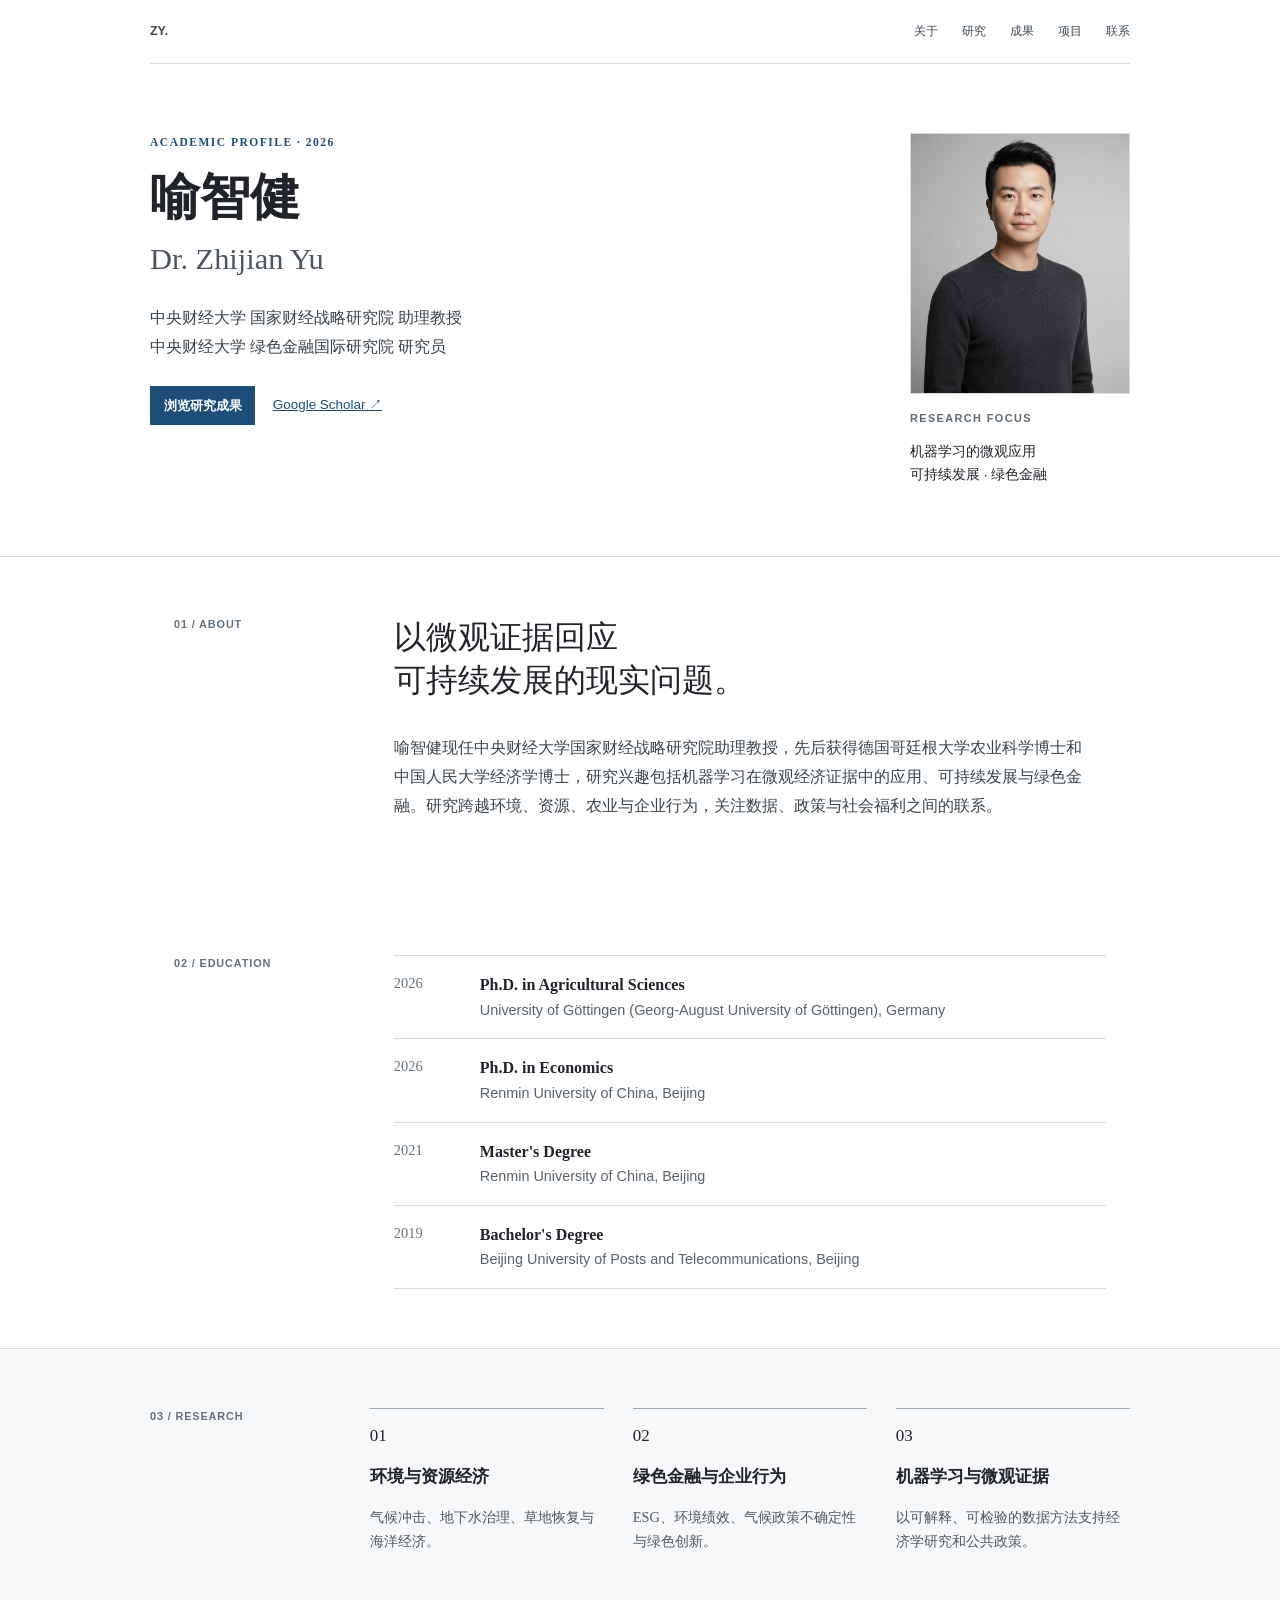
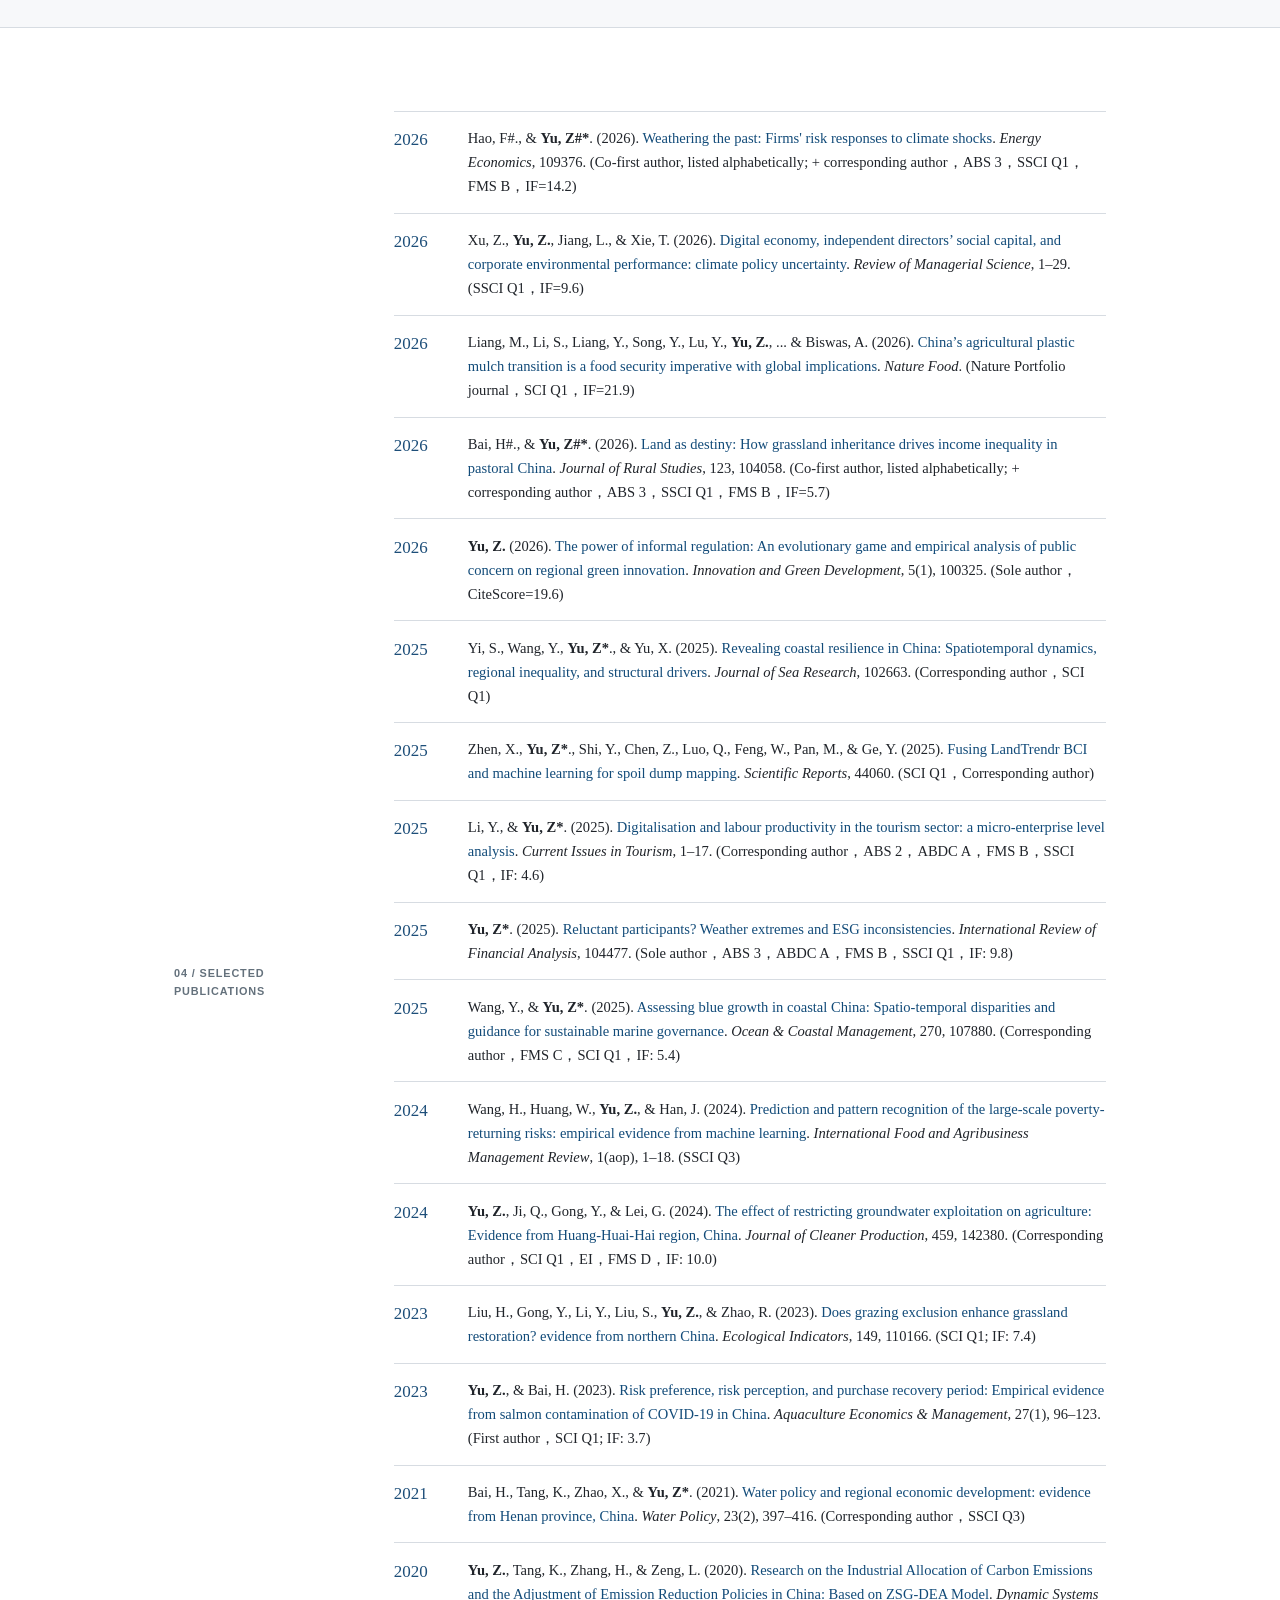
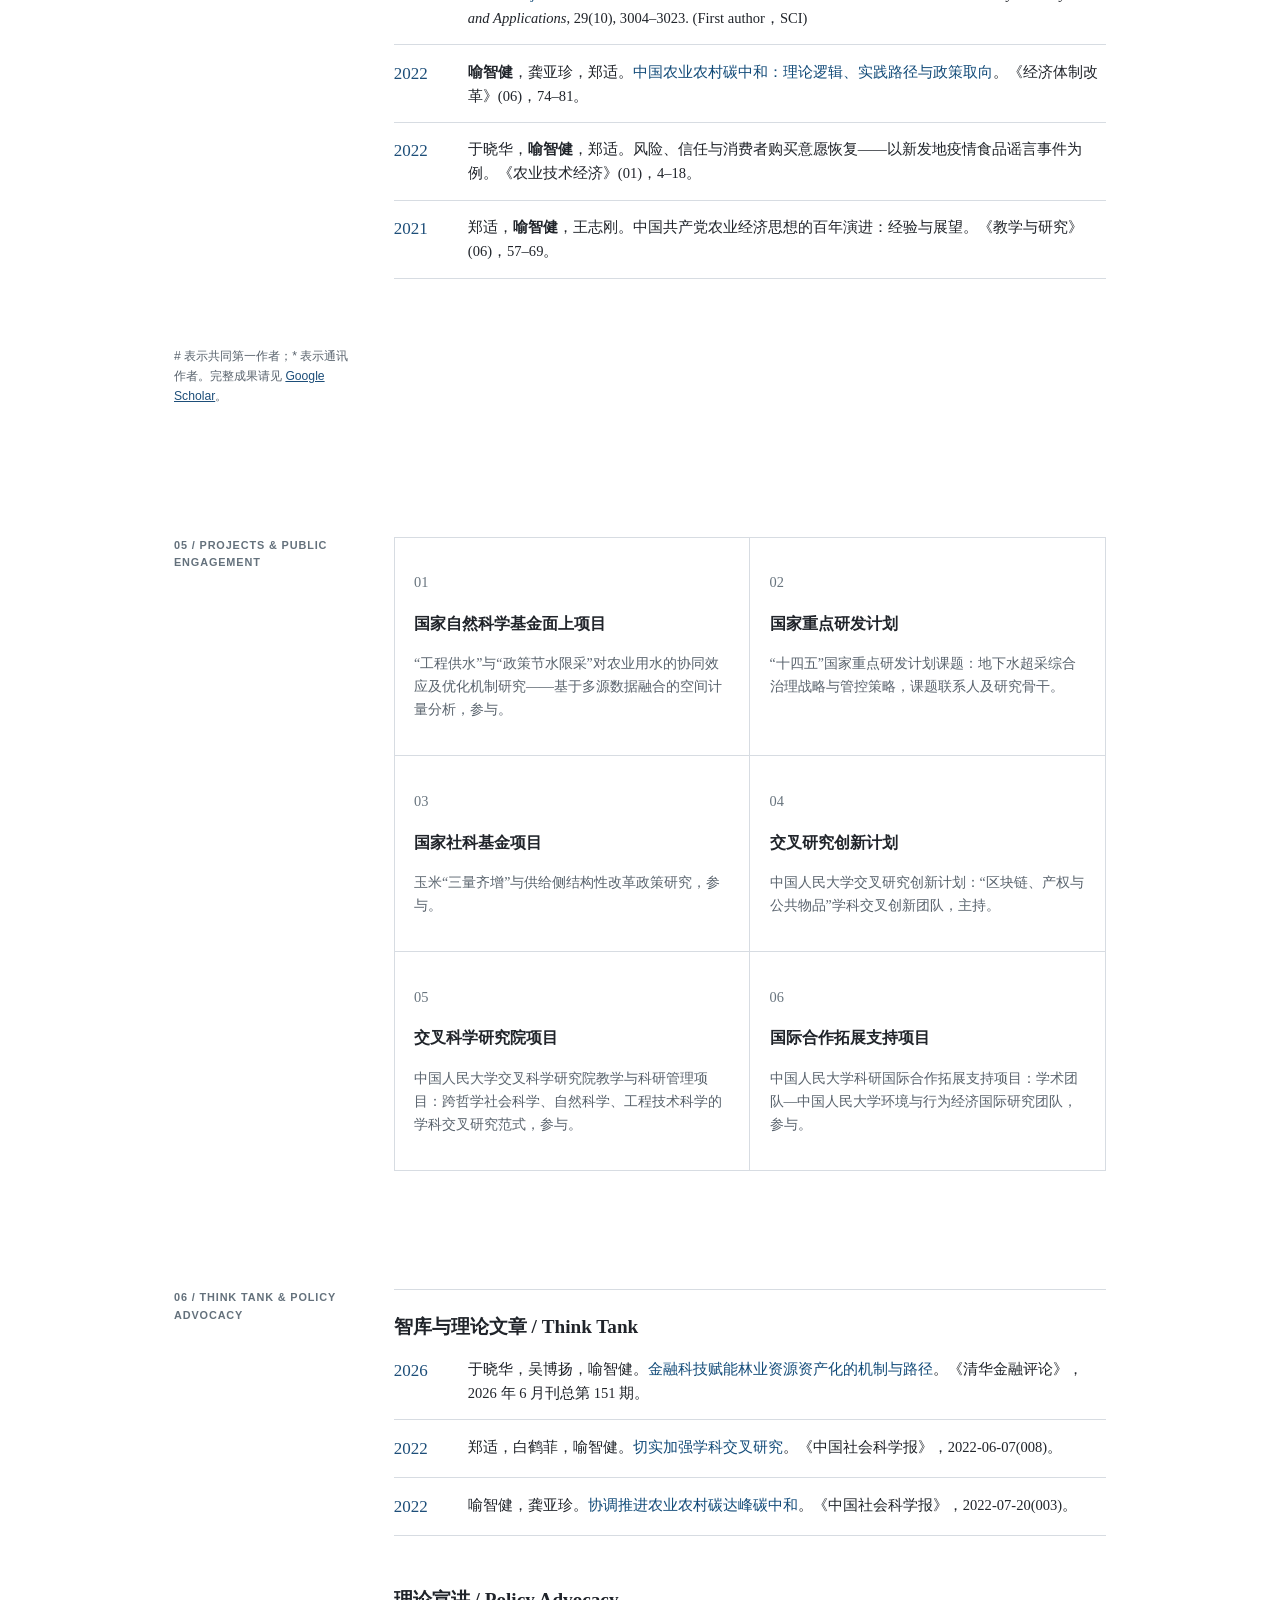
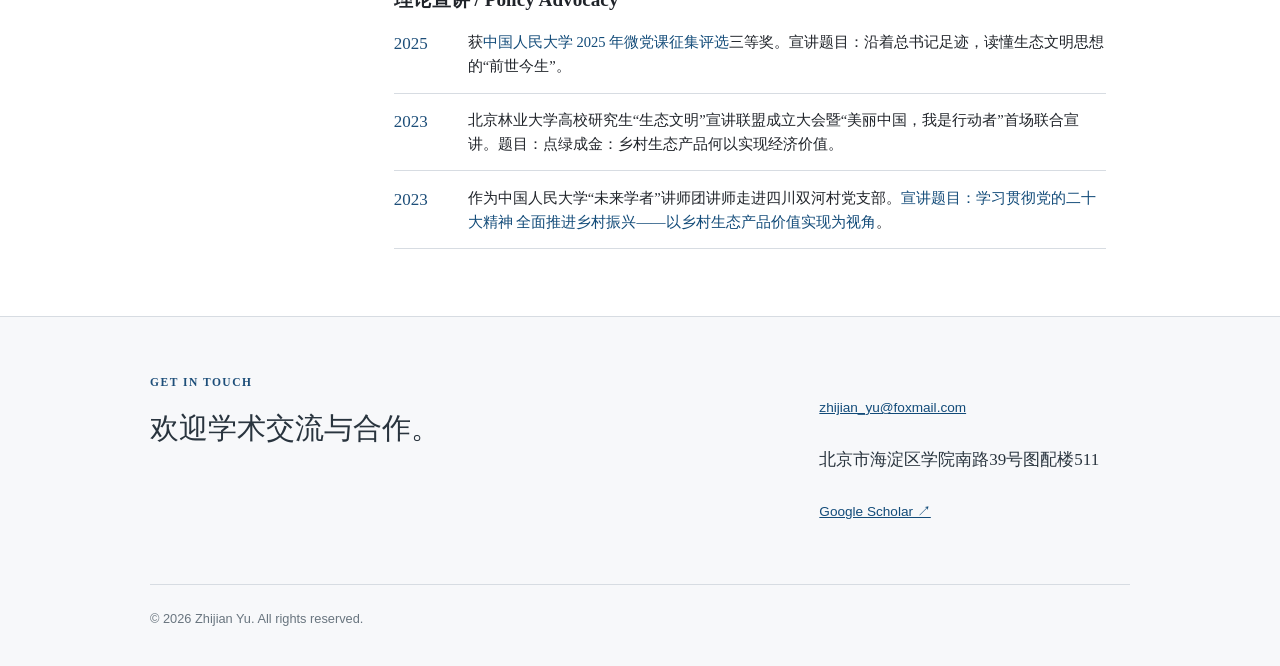
==== index.html @ fa7e2dad "Update index.html" ====
<!doctype html>
<html lang="zh-CN">
<head>
  <meta charset="utf-8">
  <meta name="viewport" content="width=device-width, initial-scale=1">
  <meta name="description" content="喻智健（Zhijian Yu）— 中央财经大学助理教授。研究机器学习的微观经济证据、可持续发展与绿色金融。">
  <meta name="keywords" content="喻智健,Zhijian Yu,中央财经大学,绿色金融,可持续发展,机器学习,环境经济学">
  <meta name="author" content="Zhijian Yu">
  <meta name="baidu-site-verification" content="codeva-hBwiqntvOz">
  <link rel="canonical" href="https://www.zhijianyu.top/">
  <meta property="og:title" content="喻智健 | Zhijian Yu">
  <meta property="og:description" content="Assistant Professor · Central University of Finance and Economics">
  <meta property="og:type" content="website">
  <meta property="og:url" content="https://www.zhijianyu.top/">
  <meta name="robots" content="index,follow">
  <title>中央财经大学-喻智健博士个人主页</title>
  <link rel="stylesheet" href="styles.css">
  <link rel="stylesheet" href="overrides.css">
  <link rel="stylesheet" href="academic.css">
  <script type="application/ld+json">
  {"@context":"https://schema.org","@type":"Person","name":"Zhijian Yu","alternateName":"喻智健","jobTitle":"Assistant Professor","affiliation":{"@type":"Organization","name":"Central University of Finance and Economics"},"url":"https://www.zhijianyu.top/","email":"mailto:zhijian_yu@foxmail.com","sameAs":["https://scholar.google.com.hk/citations?hl=zh-CN&user=rphiM-YAAAAJ&view_op=list_works"]}
  </script>
</head>
<body>
  <a class="skip" href="#main">跳至正文</a>
  <header class="hero" id="top">
    <nav class="nav" aria-label="主导航">
      <a class="brand" href="#top">ZY<span>.</span></a>
      <button class="menu" aria-expanded="false" aria-controls="navlinks">菜单</button>
      <div class="navlinks" id="navlinks">
        <a href="#about">关于</a><a href="#research">研究</a><a href="#publications">成果</a><a href="#projects">项目</a><a href="#contact">联系</a>
      </div>
    </nav>
    <div class="hero-grid">
      <div>
        <p class="eyebrow">ACADEMIC PROFILE · 2026</p>
        <h1>喻智健<br><em>Dr. Zhijian Yu</em></h1>
        <p class="lead">中央财经大学 国家财经战略研究院 助理教授<br>中央财经大学 绿色金融国际研究院 研究员</p>
        <div class="actions"><a class="button" href="#publications">浏览研究成果</a><a class="text-link" href="https://scholar.google.com.hk/citations?hl=zh-CN&user=rphiM-YAAAAJ&view_op=list_works" target="_blank" rel="noopener">Google Scholar ↗</a></div>
      </div>
      <aside class="profile-card" aria-label="学者信息">
        <img class="portrait" src="assets/zhijian-yu-portrait.png" alt="喻智健形象照">
        <p class="label">RESEARCH FOCUS</p>
        <p>机器学习的微观应用<br>可持续发展 · 绿色金融</p>
      </aside>
    </div>
  </header>

  <main id="main">
    <section class="section intro" id="about">
      <div class="section-kicker">01 / ABOUT</div>
      <div><h2>以微观证据回应<br>可持续发展的现实问题。</h2><p class="body-large">喻智健现任中央财经大学国家财经战略研究院助理教授，先后获得德国哥廷根大学农业科学博士和中国人民大学经济学博士，研究兴趣包括机器学习在微观经济证据中的应用、可持续发展与绿色金融。研究跨越环境、资源、农业与企业行为，关注数据、政策与社会福利之间的联系。</p></div>
    </section>

    <section class="section education">
      <div class="section-kicker">02 / EDUCATION</div>
      <div class="timeline">
        <article><time>2026</time><div><h3>Ph.D. in Agricultural Sciences</h3><p>University of Göttingen (Georg-August University of Göttingen), Germany</p></div></article>
        <article><time>2026</time><div><h3>Ph.D. in Economics</h3><p>Renmin University of China, Beijing</p></div></article>
        <article><time>2021</time><div><h3>Master's Degree</h3><p>Renmin University of China, Beijing</p></div></article>
        <article><time>2019</time><div><h3>Bachelor's Degree</h3><p>Beijing University of Posts and Telecommunications, Beijing</p></div></article>
      </div>
    </section>

    <section class="research-band" id="research">
      <div class="section-kicker">03 / RESEARCH</div>
      <div class="research-list"><article><span>01</span><h3>环境与资源经济</h3><p>气候冲击、地下水治理、草地恢复与海洋经济。</p></article><article><span>02</span><h3>绿色金融与企业行为</h3><p>ESG、环境绩效、气候政策不确定性与绿色创新。</p></article><article><span>03</span><h3>机器学习与微观证据</h3><p>以可解释、可检验的数据方法支持经济学研究和公共政策。</p></article></div>
    </section>

    <section class="section publications" id="publications">
      <div class="publication-head"><div class="section-kicker">04 / SELECTED PUBLICATIONS</div></div>
      <div class="pub-list">
        <article data-kind="international"><span>2026</span><p>Hao, F#., &amp; <strong>Yu, Z#*</strong>. (2026). <a href="https://doi.org/10.1016/j.eneco.2026.109376" target="_blank" rel="noopener">Weathering the past: Firms' risk responses to climate shocks</a>. <i>Energy Economics</i>, 109376. (Co-first author, listed alphabetically; + corresponding author，ABS 3，SSCI Q1，FMS B，IF=14.2)</p></article>
        <article data-kind="international"><span>2026</span><p>Xu, Z., <strong>Yu, Z.</strong>, Jiang, L., &amp; Xie, T. (2026). <a href="https://doi.org/10.1007/s11846-026-00997-z" target="_blank" rel="noopener">Digital economy, independent directors’ social capital, and corporate environmental performance: climate policy uncertainty</a>. <i>Review of Managerial Science</i>, 1–29. (SSCI Q1，IF=9.6)</p></article>
        <article data-kind="international"><span>2026</span><p>Liang, M., Li, S., Liang, Y., Song, Y., Lu, Y., <strong>Yu, Z.</strong>, ... &amp; Biswas, A. (2026). <a href="https://doi.org/10.1038/s43016-026-01296-2" target="_blank" rel="noopener">China’s agricultural plastic mulch transition is a food security imperative with global implications</a>. <i>Nature Food</i>. (Nature Portfolio journal，SCI Q1，IF=21.9)</p></article>
        <article data-kind="international"><span>2026</span><p>Bai, H#., &amp; <strong>Yu, Z#*</strong>. (2026). <a href="https://doi.org/10.1016/j.jrurstud.2026.104058" target="_blank" rel="noopener">Land as destiny: How grassland inheritance drives income inequality in pastoral China</a>. <i>Journal of Rural Studies</i>, 123, 104058. (Co-first author, listed alphabetically; + corresponding author，ABS 3，SSCI Q1，FMS B，IF=5.7)</p></article>
        <article data-kind="international"><span>2026</span><p><strong>Yu, Z.</strong> (2026). <a href="https://doi.org/10.1016/j.igd.2025.100325" target="_blank" rel="noopener">The power of informal regulation: An evolutionary game and empirical analysis of public concern on regional green innovation</a>. <i>Innovation and Green Development</i>, 5(1), 100325. (Sole author，CiteScore=19.6)</p></article>
        <article data-kind="international"><span>2025</span><p>Yi, S., Wang, Y., <strong>Yu, Z*</strong>., &amp; Yu, X. (2025). <a href="https://doi.org/10.1016/j.seares.2025.102663" target="_blank" rel="noopener">Revealing coastal resilience in China: Spatiotemporal dynamics, regional inequality, and structural drivers</a>. <i>Journal of Sea Research</i>, 102663. (Corresponding author，SCI Q1)</p></article>
        <article data-kind="international"><span>2025</span><p>Zhen, X., <strong>Yu, Z*</strong>., Shi, Y., Chen, Z., Luo, Q., Feng, W., Pan, M., &amp; Ge, Y. (2025). <a href="https://doi.org/10.1038/s41598-025-32957-0" target="_blank" rel="noopener">Fusing LandTrendr BCI and machine learning for spoil dump mapping</a>. <i>Scientific Reports</i>, 44060. (SCI Q1，Corresponding author)</p></article>
        <article data-kind="international"><span>2025</span><p>Li, Y., &amp; <strong>Yu, Z*</strong>. (2025). <a href="https://doi.org/10.1080/13683500.2025.2560122" target="_blank" rel="noopener">Digitalisation and labour productivity in the tourism sector: a micro-enterprise level analysis</a>. <i>Current Issues in Tourism</i>, 1–17. (Corresponding author，ABS 2，ABDC A，FMS B，SSCI Q1，IF: 4.6)</p></article>
        <article data-kind="international"><span>2025</span><p><strong>Yu, Z*</strong>. (2025). <a href="https://doi.org/10.1016/j.irfa.2025.104477" target="_blank" rel="noopener">Reluctant participants? Weather extremes and ESG inconsistencies</a>. <i>International Review of Financial Analysis</i>, 104477. (Sole author，ABS 3，ABDC A，FMS B，SSCI Q1，IF: 9.8)</p></article>
        <article data-kind="international"><span>2025</span><p>Wang, Y., &amp; <strong>Yu, Z*</strong>. (2025). <a href="https://doi.org/10.1016/j.ocecoaman.2025.107880" target="_blank" rel="noopener">Assessing blue growth in coastal China: Spatio-temporal disparities and guidance for sustainable marine governance</a>. <i>Ocean &amp; Coastal Management</i>, 270, 107880. (Corresponding author，FMS C，SCI Q1，IF: 5.4)</p></article>
        <article data-kind="international"><span>2024</span><p>Wang, H., Huang, W., <strong>Yu, Z.</strong>, &amp; Han, J. (2024). <a href="https://brill.com/view/journals/ifam/28/2/article-p357_7.xml" target="_blank" rel="noopener">Prediction and pattern recognition of the large-scale poverty-returning risks: empirical evidence from machine learning</a>. <i>International Food and Agribusiness Management Review</i>, 1(aop), 1–18. (SSCI Q3)</p></article>
        <article data-kind="international"><span>2024</span><p><strong>Yu, Z.</strong>, Ji, Q., Gong, Y., &amp; Lei, G. (2024). <a href="https://doi.org/10.1016/j.jclepro.2024.142380" target="_blank" rel="noopener">The effect of restricting groundwater exploitation on agriculture: Evidence from Huang-Huai-Hai region, China</a>. <i>Journal of Cleaner Production</i>, 459, 142380. (Corresponding author，SCI Q1，EI，FMS D，IF: 10.0)</p></article>
        <article data-kind="international"><span>2023</span><p>Liu, H., Gong, Y., Li, Y., Liu, S., <strong>Yu, Z.</strong>, &amp; Zhao, R. (2023). <a href="https://doi.org/10.1016/j.ecolind.2023.110166" target="_blank" rel="noopener">Does grazing exclusion enhance grassland restoration? evidence from northern China</a>. <i>Ecological Indicators</i>, 149, 110166. (SCI Q1; IF: 7.4)</p></article>
        <article data-kind="international"><span>2023</span><p><strong>Yu, Z.</strong>, &amp; Bai, H. (2023). <a href="https://doi.org/10.1080/13657305.2021.2019353" target="_blank" rel="noopener">Risk preference, risk perception, and purchase recovery period: Empirical evidence from salmon contamination of COVID-19 in China</a>. <i>Aquaculture Economics &amp; Management</i>, 27(1), 96–123. (First author，SCI Q1; IF: 3.7)</p></article>
        <article data-kind="international"><span>2021</span><p>Bai, H., Tang, K., Zhao, X., &amp; <strong>Yu, Z*</strong>. (2021). <a href="https://doi.org/10.2166/wp.2021.167" target="_blank" rel="noopener">Water policy and regional economic development: evidence from Henan province, China</a>. <i>Water Policy</i>, 23(2), 397–416. (Corresponding author，SSCI Q3)</p></article>
        <article data-kind="international"><span>2020</span><p><strong>Yu, Z.</strong>, Tang, K., Zhang, H., &amp; Zeng, L. (2020). <a href="https://doi.org/10.46719/dsa202029106" target="_blank" rel="noopener">Research on the Industrial Allocation of Carbon Emissions and the Adjustment of Emission Reduction Policies in China: Based on ZSG-DEA Model</a>. <i>Dynamic Systems and Applications</i>, 29(10), 3004–3023. (First author，SCI)</p></article>
        <article data-kind="chinese"><span>2022</span><p><strong>喻智健</strong>，龚亚珍，郑适。<a href="https://xueshu.baidu.com/usercenter/paper/show?paperid=1b0s0hg01d5c0rc04s6x04h0cp272148" target="_blank" rel="noopener">中国农业农村碳中和：理论逻辑、实践路径与政策取向</a>。《经济体制改革》(06)，74–81。</p></article>
        <article data-kind="chinese"><span>2022</span><p>于晓华，<strong>喻智健</strong>，郑适。风险、信任与消费者购买意愿恢复——以新发地疫情食品谣言事件为例。《农业技术经济》(01)，4–18。</p></article>
        <article data-kind="chinese"><span>2021</span><p>郑适，<strong>喻智健</strong>，王志刚。中国共产党农业经济思想的百年演进：经验与展望。《教学与研究》(06)，57–69。</p></article>
      </div>
      <p class="note"># 表示共同第一作者；* 表示通讯作者。完整成果请见 <a href="https://scholar.google.com.hk/citations?hl=zh-CN&user=rphiM-YAAAAJ&view_op=list_works" target="_blank" rel="noopener">Google Scholar</a>。</p>
    </section>

    <section class="section projects" id="projects">
      <div class="section-kicker">05 / PROJECTS &amp; PUBLIC ENGAGEMENT</div>
      <div class="project-grid"><article><p class="number">01</p><h3>国家自然科学基金面上项目</h3><p>“工程供水”与“政策节水限采”对农业用水的协同效应及优化机制研究——基于多源数据融合的空间计量分析，参与。</p></article><article><p class="number">02</p><h3>国家重点研发计划</h3><p>“十四五”国家重点研发计划课题：地下水超采综合治理战略与管控策略，课题联系人及研究骨干。</p></article><article><p class="number">03</p><h3>国家社科基金项目</h3><p>玉米“三量齐增”与供给侧结构性改革政策研究，参与。</p></article><article><p class="number">04</p><h3>交叉研究创新计划</h3><p>中国人民大学交叉研究创新计划：“区块链、产权与公共物品”学科交叉创新团队，主持。</p></article><article><p class="number">05</p><h3>交叉科学研究院项目</h3><p>中国人民大学交叉科学研究院教学与科研管理项目：跨哲学社会科学、自然科学、工程技术科学的学科交叉研究范式，参与。</p></article><article><p class="number">06</p><h3>国际合作拓展支持项目</h3><p>中国人民大学科研国际合作拓展支持项目：学术团队—中国人民大学环境与行为经济国际研究团队，参与。</p></article></div>
    </section>

    <section class="section contributions" id="contributions">
      <div class="section-kicker">06 / THINK TANK &amp; POLICY ADVOCACY</div>
      <div class="contribution-list"><h3>智库与理论文章 / Think Tank</h3><article><span>2026</span><p>于晓华，吴博扬，喻智健。<a href="https://mp.weixin.qq.com/s/VjZDCYxgouLLrICs-LL9-Q" target="_blank" rel="noopener">金融科技赋能林业资源资产化的机制与路径</a>。《清华金融评论》，2026 年 6 月刊总第 151 期。</p></article><article><span>2022</span><p>郑适，白鹤菲，喻智健。<a href="https://www.cssn.cn/skgz/bwyc/202208/t20220803_5468464.shtml" target="_blank" rel="noopener">切实加强学科交叉研究</a>。《中国社会科学报》，2022-06-07(008)。</p></article><article><span>2022</span><p>喻智健，龚亚珍。<a href="https://guoyanwang.clcn.net.cn/DRCNet.Mirror.Documents.Web/DocSummary.aspx?DocID=6534773&amp;leafID=18528" target="_blank" rel="noopener">协调推进农业农村碳达峰碳中和</a>。《中国社会科学报》，2022-07-20(003)。</p></article><h3 class="subhead">理论宣讲 / Policy Advocacy</h3><article><span>2025</span><p>获<a href="https://baijiahao.baidu.com/s?id=1836424597986445257&amp;wfr=spider&amp;for=pc" target="_blank" rel="noopener">中国人民大学 2025 年微党课征集评选</a>三等奖。宣讲题目：沿着总书记足迹，读懂生态文明思想的“前世今生”。</p></article><article><span>2023</span><p>北京林业大学高校研究生“生态文明”宣讲联盟成立大会暨“美丽中国，我是行动者”首场联合宣讲。题目：点绿成金：乡村生态产品何以实现经济价值。</p></article><article><span>2023</span><p>作为中国人民大学“未来学者”讲师团讲师走进四川双河村党支部。<a href="http://ygb.ruc.edu.cn/qgxfy/wlxzjst/5b55f42d04f84bb8b1b4366f35d7be3f.htm" target="_blank" rel="noopener">宣讲题目：学习贯彻党的二十大精神 全面推进乡村振兴——以乡村生态产品价值实现为视角</a>。</p></article></div>
    </section>
  </main>

  <footer id="contact"><div><p class="eyebrow">GET IN TOUCH</p><h2>欢迎学术交流与合作。</h2></div><div class="contact"><a href="mailto:zhijian_yu@foxmail.com">zhijian_yu@foxmail.com</a><p>北京市海淀区学院南路39号图配楼511</p><a href="https://scholar.google.com.hk/citations?hl=zh-CN&amp;user=rphiM-YAAAAJ&amp;view_op=list_works" target="_blank" rel="noopener">Google Scholar ↗</a></div><p class="copyright">© <span id="year"></span> Zhijian Yu. All rights reserved.</p></footer>
  <script src="script.js"></script>
</body>
</html>
---- styles.css ----
:root{--ink:#18231f;--paper:#f6f4ee;--lime:#c9e36a;--forest:#244338;--line:#c8c9c0;--muted:#667069}*{box-sizing:border-box}html{scroll-behavior:smooth}body{margin:0;background:var(--paper);color:var(--ink);font-family:Arial,"PingFang SC","Microsoft YaHei",sans-serif;line-height:1.55}.skip{position:absolute;left:-999px}.skip:focus{left:1rem;top:1rem;background:#fff;padding:.5rem;z-index:3}.hero{min-height:700px;background:var(--forest);color:#fff;padding:0 max(5vw,2rem) 5rem}.nav{height:82px;display:flex;align-items:center;justify-content:space-between;border-bottom:1px solid rgba(255,255,255,.25)}.brand{font-family:Georgia,serif;color:#fff;font-size:2rem;font-weight:bold;text-decoration:none;letter-spacing:-.1em}.brand span{color:var(--lime)}.navlinks{display:flex;gap:1.5rem}.nav a{color:#fff;text-decoration:none;font-size:.88rem}.menu{display:none}.hero-grid{max-width:1180px;margin:0 auto;padding-top:9.5rem;display:grid;grid-template-columns:1.4fr .75fr;gap:7rem;align-items:end}.eyebrow,.label,.section-kicker{font-size:.72rem;letter-spacing:.13em;font-weight:bold}.eyebrow{color:var(--lime);margin:0 0 1.2rem}.hero h1{margin:0;font-family:Georgia,"Songti SC",serif;font-size:clamp(3.5rem,8vw,7.3rem);line-height:.91;font-weight:500;letter-spacing:-.06em}.hero h1 em{font-weight:400;color:var(--lime)}.lead{font-size:1.1rem;line-height:1.7;margin:2.3rem 0}.actions{display:flex;gap:1.5rem;align-items:center}.button{background:var(--lime);color:var(--ink);text-decoration:none;font-weight:bold;padding:.8rem 1.1rem}.text-link{color:#fff}.profile-card{border-left:1px solid var(--lime);padding:1.5rem 0 1.5rem 1.5rem;font-size:1rem}.monogram{font-family:Georgia,serif;font-size:5rem;line-height:.75;color:var(--lime);letter-spacing:-.2em;margin-bottom:2.5rem}.monogram span{color:#fff}.profile-card .label{color:var(--lime)}.profile-card .small{font-size:.85rem;color:#dce4de}.rule{height:1px;background:rgba(255,255,255,.35);margin:1.6rem 0}.section{max-width:1180px;margin:0 auto;padding:7rem max(5vw,2rem);display:grid;grid-template-columns:190px 1fr;gap:3rem}.section-kicker{color:var(--forest)}h2{font-family:Georgia,"Songti SC",serif;font-weight:400;font-size:clamp(2.3rem,4vw,4.4rem);line-height:1.12;letter-spacing:-.04em;margin:0 0 2rem}.body-large{font-size:1.2rem;max-width:670px;color:#3d4a43}.timeline{border-top:1px solid var(--line)}.timeline article{display:grid;grid-template-columns:100px 1fr;gap:1rem;padding:1.25rem 0;border-bottom:1px solid var(--line)}.timeline time,.number{font-family:Georgia,serif;color:var(--forest);font-size:1.1rem}.timeline h3,.timeline p{margin:0}.timeline p{color:var(--muted)}.research-band{background:var(--lime);padding:7rem max(5vw,2rem);display:grid;grid-template-columns:minmax(160px,1fr) 4fr;gap:3rem}.research-list{display:grid;grid-template-columns:repeat(3,1fr);gap:3rem}.research-list article{border-top:2px solid var(--ink);padding-top:1rem}.research-list span{font-family:Georgia,serif}.research-list h3{font-size:1.35rem;margin:.8rem 0}.publication-head{display:flex;justify-content:space-between;align-items:start}.filters{display:flex;gap:.5rem}.filter{border:1px solid var(--forest);background:transparent;color:var(--forest);padding:.45rem .7rem;cursor:pointer}.filter.active{background:var(--forest);color:#fff}.pub-list{margin-top:2.5rem;border-top:1px solid var(--line)}.pub-list article{display:grid;grid-template-columns:72px 1fr;gap:1rem;padding:1.15rem 0;border-bottom:1px solid var(--line)}.pub-list span{color:var(--forest);font-family:Georgia,serif}.pub-list p{margin:0}.pub-list a{color:var(--ink);text-decoration-color:var(--lime);text-decoration-thickness:3px;text-underline-offset:3px}.note{font-size:.85rem;color:var(--muted);margin-top:1.4rem}.note a{color:var(--forest)}.projects{background:#e9e8e0;max-width:none;padding-left:max(5vw,2rem);padding-right:max(5vw,2rem);grid-template-columns:minmax(190px,1fr) minmax(0,4fr)}.project-grid{display:grid;grid-template-columns:repeat(3,1fr);gap:1.4rem}.project-grid article{background:var(--paper);padding:1.5rem;min-height:220px}.project-grid h3{font-size:1.1rem}.project-grid p:last-child{font-size:.92rem;color:var(--muted)}footer{background:var(--ink);color:#fff;padding:6rem max(5vw,2rem) 2rem;display:grid;grid-template-columns:2fr 1fr;gap:3rem}footer .contact{display:flex;flex-direction:column;gap:.6rem;padding-top:1.5rem}.contact a{color:var(--lime)}footer h2{font-size:clamp(2rem,4vw,3.8rem)}.copyright{grid-column:1/-1;border-top:1px solid #56625b;padding-top:1.4rem;color:#aeb8b0;font-size:.8rem}@media(max-width:760px){.nav{height:68px}.menu{display:block;background:none;border:1px solid #aab8b0;color:white;padding:.35rem .55rem}.navlinks{display:none;position:absolute;top:68px;right:1rem;background:var(--forest);border:1px solid #829387;padding:1rem;flex-direction:column}.navlinks.open{display:flex}.hero{min-height:auto;padding-bottom:4rem}.hero-grid{padding-top:5rem;display:block}.profile-card{margin-top:4rem}.section,.research-band{display:block;padding-top:4.5rem;padding-bottom:4.5rem}.section-kicker{margin-bottom:2rem}.research-list,.project-grid{grid-template-columns:1fr;gap:1.5rem}.publication-head{display:block}.filters{margin-top:1.5rem;flex-wrap:wrap}.pub-list article{grid-template-columns:55px 1fr}footer{display:block;padding-top:4rem}footer .contact{margin-bottom:3rem}.timeline article{grid-template-columns:70px 1fr}}
---- overrides.css ----
.portrait{display:block;width:100%;max-height:320px;object-fit:cover;object-position:center 15%;margin-bottom:1.6rem;border:1px solid rgba(255,255,255,.35)}
.contribution-list{border-top:1px solid var(--line)}
.contribution-list h3{font-size:1.2rem;margin:1.3rem 0 0}
.contribution-list .subhead{margin-top:3rem}
.contribution-list article{display:grid;grid-template-columns:72px 1fr;gap:1rem;padding:1.15rem 0;border-bottom:1px solid var(--line)}
.contribution-list span{color:var(--forest);font-family:Georgia,serif}
.contribution-list p{margin:0}
.contribution-list a{color:var(--ink);text-decoration-color:var(--lime);text-decoration-thickness:3px;text-underline-offset:3px}
@media(max-width:760px){.contribution-list article{grid-template-columns:55px 1fr}}
---- academic.css ----
/* Academic personal-page layout: quiet typography and document-first hierarchy. */
:root{--ink:#20242a;--paper:#fff;--forest:#1d4e79;--lime:#1d4e79;--line:#d7dce2;--muted:#59636d}
body{font-family:Georgia,"Times New Roman","Noto Serif SC","Songti SC",serif;background:#fff;color:var(--ink);font-size:17px;line-height:1.65}
.hero{min-height:0;background:#fff;color:var(--ink);padding:0 1.5rem 3.5rem;border-bottom:1px solid var(--line)}
.nav{max-width:980px;margin:auto;height:64px;border-bottom:1px solid var(--line)}
.brand{color:var(--ink);font-size:1.5rem;letter-spacing:0}.brand span,.eyebrow{color:var(--forest)}.nav a{color:#3d4852;font-family:Arial,"PingFang SC",sans-serif;font-size:.78rem}
.hero-grid{max-width:980px;padding:4.3rem 0 0;margin:auto;grid-template-columns:minmax(0,1fr) 220px;gap:4rem;align-items:start}
.hero h1{font-family:Georgia,"Times New Roman","Noto Serif SC",serif;font-size:3.1rem;line-height:1.1;letter-spacing:0;font-weight:600}.hero h1 em{font-size:1.9rem;color:#4c5660;font-style:normal;font-weight:400}
.lead{font-size:1.03rem;line-height:1.75;margin:1.5rem 0;color:#38434d}.actions{gap:1.1rem}.button{background:var(--forest);color:#fff;border-radius:0;padding:.55rem .85rem;font-family:Arial,"PingFang SC",sans-serif;font-size:.82rem;font-weight:600}.text-link{color:var(--forest);font-family:Arial,"PingFang SC",sans-serif;font-size:.84rem}
.profile-card{border:0;padding:0;font-family:Arial,"PingFang SC",sans-serif;font-size:.85rem}.portrait{max-height:275px;object-position:center 12%;margin:0 0 1rem;border:1px solid var(--line)}.profile-card .label{font-size:.68rem;color:#5f6972;margin-top:1rem}.profile-card .small{color:#59636d}.rule{background:var(--line);margin:1rem 0}
.section{max-width:980px;padding:3.7rem 1.5rem;grid-template-columns:175px minmax(0,1fr);gap:2.8rem}.section-kicker{font-family:Arial,"PingFang SC",sans-serif;font-size:.68rem;color:#64717c;letter-spacing:.08em}.section h2{font-size:2rem;line-height:1.35;letter-spacing:0;font-weight:400}.body-large{font-size:1rem;line-height:1.8;color:#39454f;max-width:690px}
.timeline{font-family:Arial,"PingFang SC",sans-serif}.timeline article{grid-template-columns:70px 1fr;padding:1rem 0}.timeline time,.number{font-size:.9rem;color:#68747e}.timeline h3{font-family:Georgia,"Noto Serif SC",serif;font-size:1rem;font-weight:600}.timeline p{font-size:.9rem}
.research-band{background:#f7f8fa;padding:3.7rem max(1.5rem,calc((100vw - 980px)/2));grid-template-columns:175px minmax(0,1fr);gap:2.8rem;border-top:1px solid var(--line);border-bottom:1px solid var(--line)}.research-list{gap:1.8rem}.research-list article{border-top:1px solid #9aa8b5;padding-top:.8rem}.research-list h3{font-family:Georgia,"Noto Serif SC",serif;font-size:1.08rem;font-weight:600}.research-list p{font-size:.9rem;color:#4c5862}
.publication-head{align-items:center}.filters{font-family:Arial,"PingFang SC",sans-serif}.filter{border:0;background:none;color:#52606c;padding:.25rem .4rem;text-decoration:underline;text-underline-offset:4px}.filter.active{background:none;color:var(--forest);font-weight:700}.pub-list{margin-top:1.5rem}.pub-list article,.contribution-list article{grid-template-columns:58px minmax(0,1fr);padding:.9rem 0}.pub-list p,.contribution-list p{font-size:.91rem}.pub-list a,.contribution-list a{color:#124b79;text-decoration:none}.pub-list a:hover,.contribution-list a:hover{text-decoration:underline}.note{font-family:Arial,"PingFang SC",sans-serif;font-size:.76rem}
.projects{background:#fff;max-width:980px;padding-left:1.5rem;padding-right:1.5rem}.project-grid{grid-template-columns:1fr 1fr;gap:0;border-top:1px solid var(--line);border-left:1px solid var(--line)}.project-grid article{background:#fff;min-height:0;padding:1.2rem;border-right:1px solid var(--line);border-bottom:1px solid var(--line)}.project-grid h3{font-family:Georgia,"Noto Serif SC",serif;font-size:1rem}.project-grid p:last-child{font-size:.87rem}.contribution-list h3{font-family:Georgia,"Noto Serif SC",serif;font-weight:600}.contributions{padding-bottom:4.2rem}
footer{background:#f7f8fa;color:#29343e;padding:3.5rem max(1.5rem,calc((100vw - 980px)/2)) 1.5rem;grid-template-columns:2fr 1fr;border-top:1px solid var(--line)}footer h2{font-size:1.8rem;letter-spacing:0}.contact a{color:#124b79;font-family:Arial,"PingFang SC",sans-serif;font-size:.85rem}.copyright{border-color:var(--line);color:#69757f;font-family:Arial,"PingFang SC",sans-serif}
@media(max-width:760px){body{font-size:16px}.hero-grid{padding-top:2.5rem;grid-template-columns:1fr;gap:2rem}.profile-card{max-width:230px}.section,.research-band{display:block;padding:2.8rem 1.3rem}.section-kicker{margin-bottom:1.2rem}.research-list,.project-grid{grid-template-columns:1fr}.publication-head{align-items:start}.project-grid{border-right:1px solid var(--line)}footer{padding:2.8rem 1.3rem 1.3rem}.navlinks{background:white;border:1px solid var(--line)}.nav a{color:var(--ink)}}
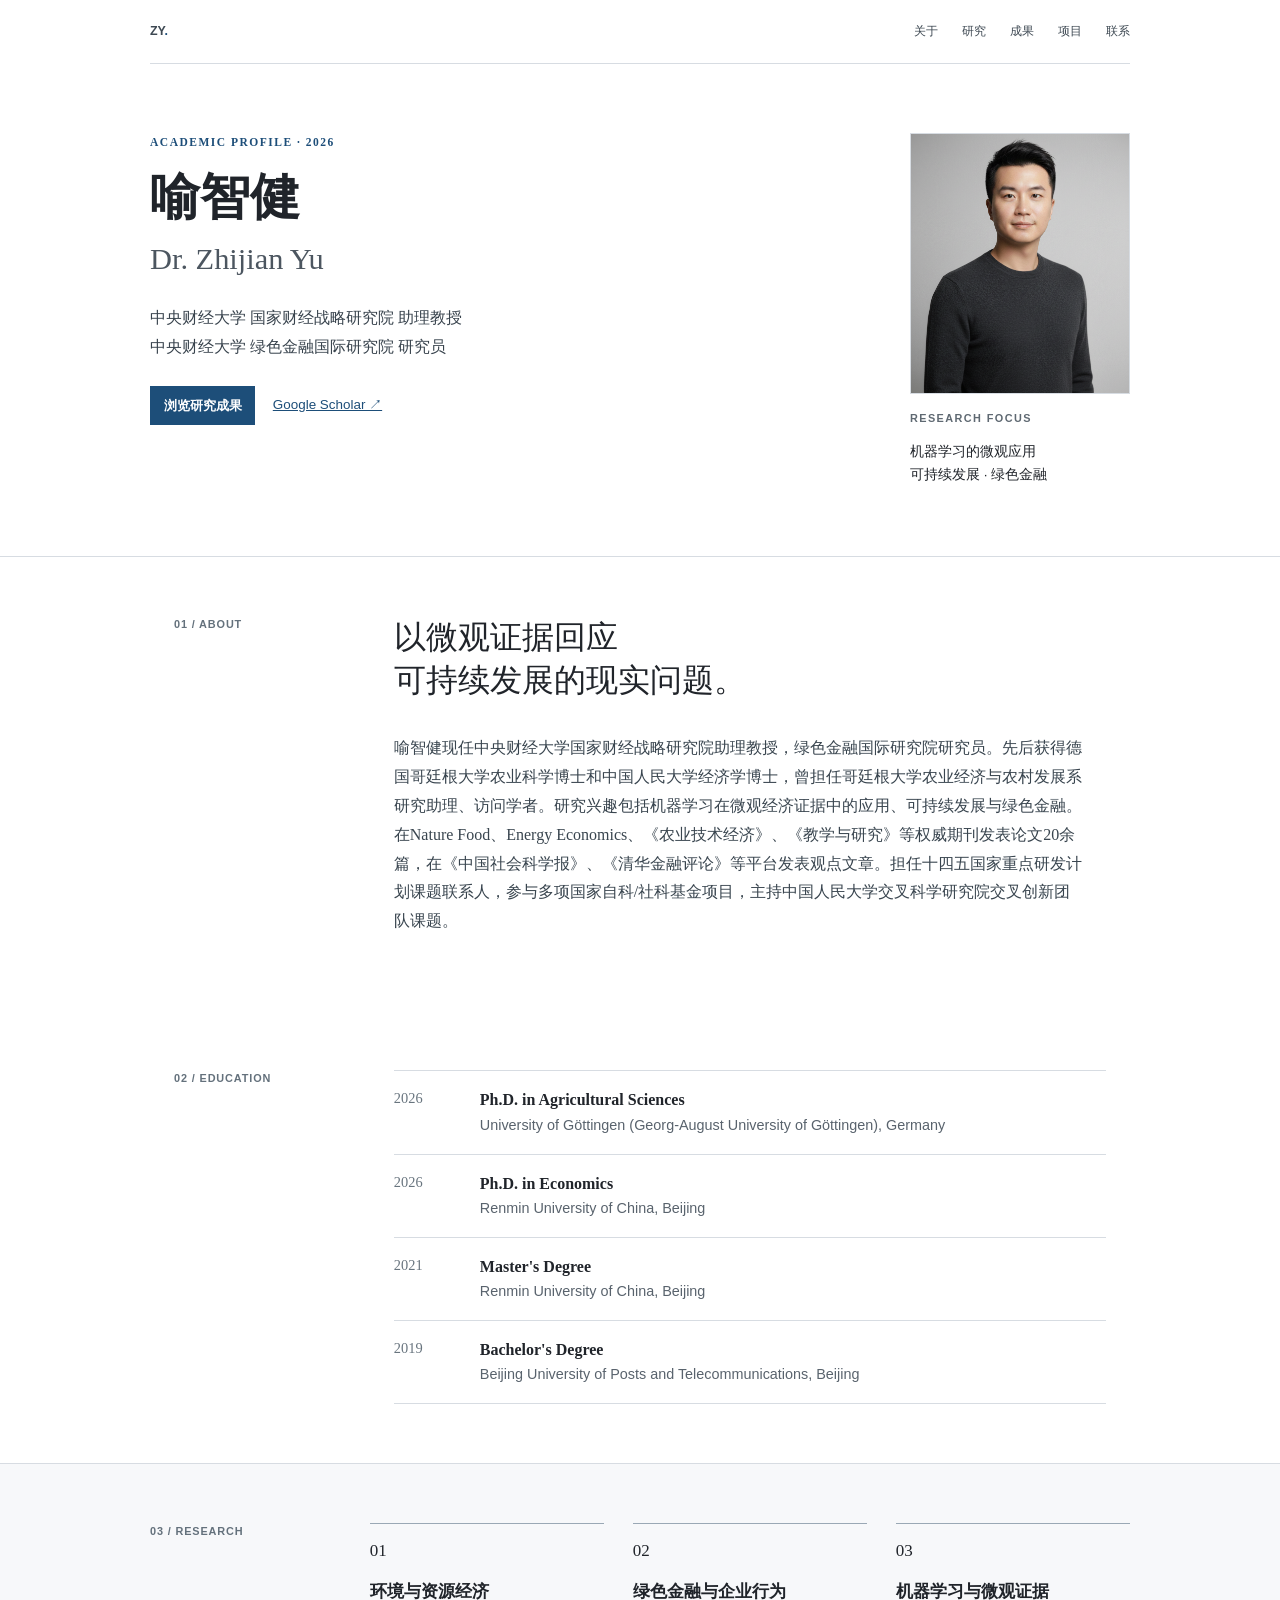
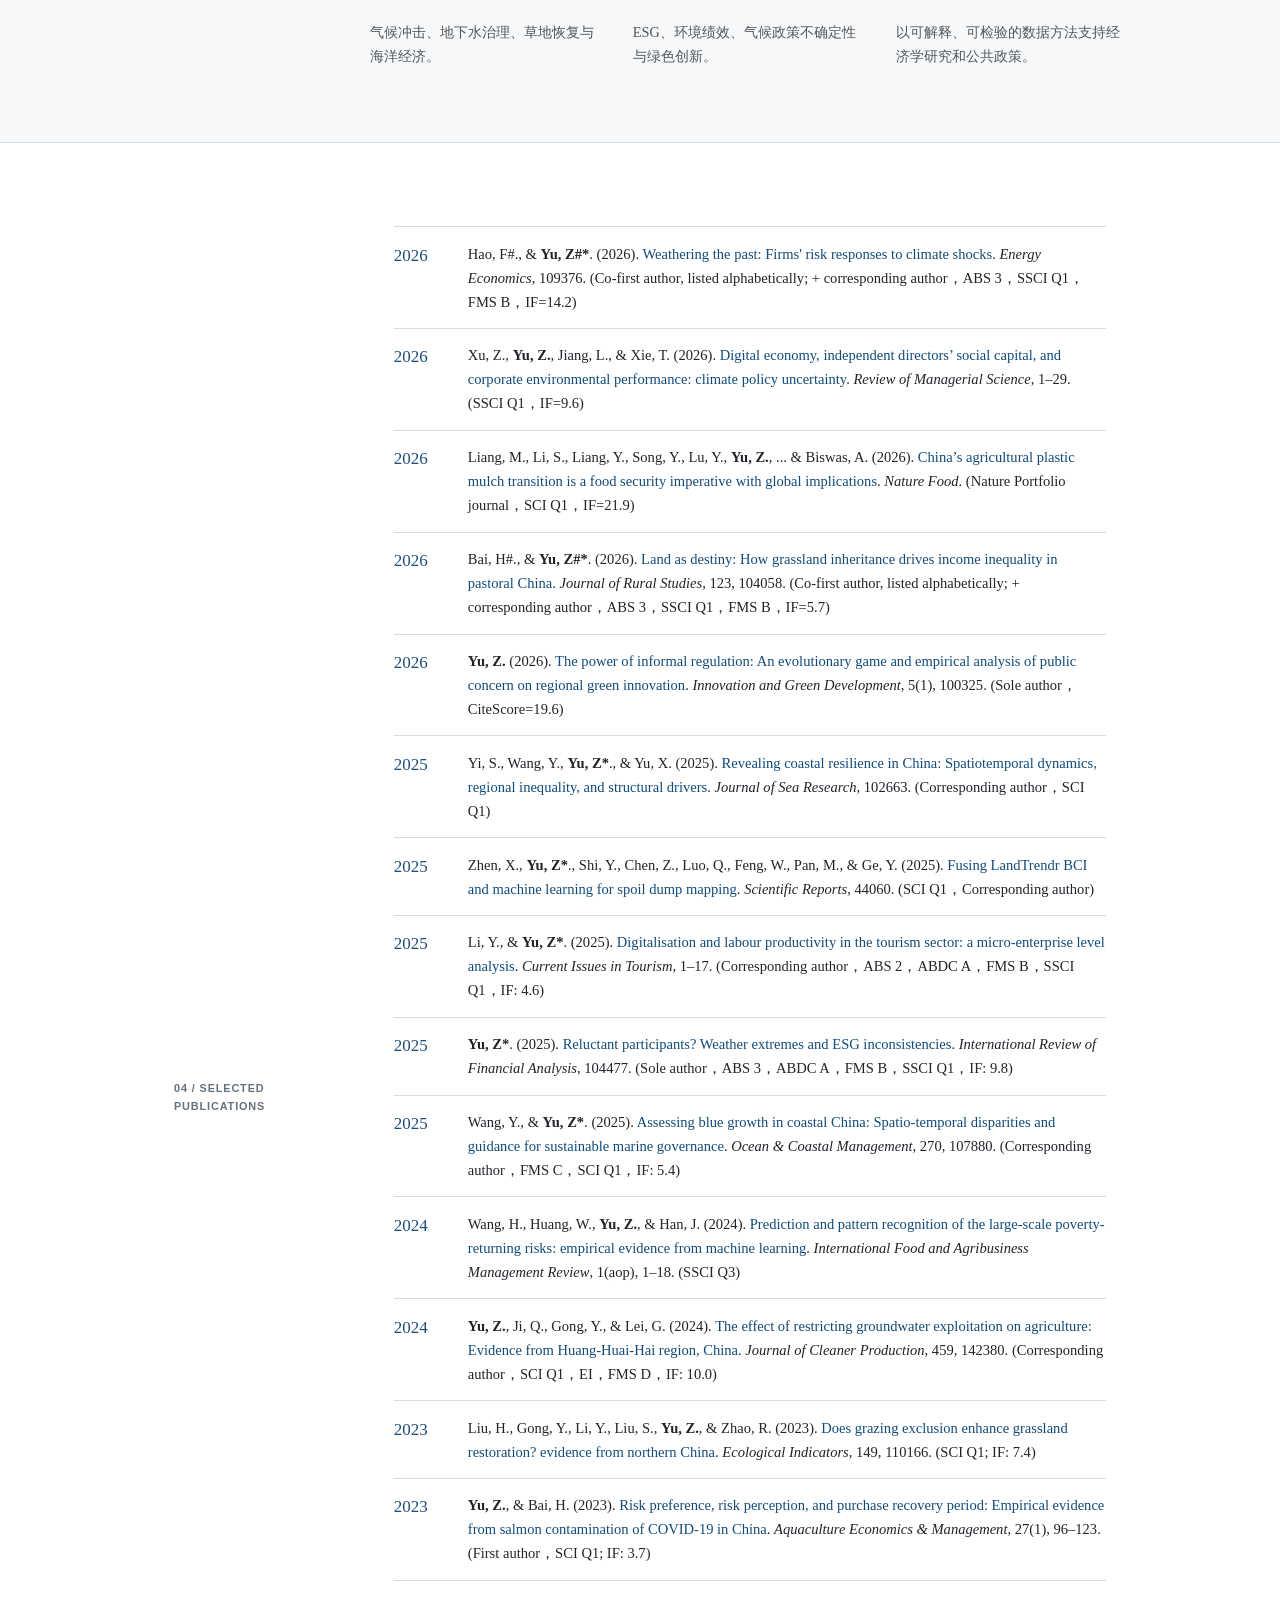
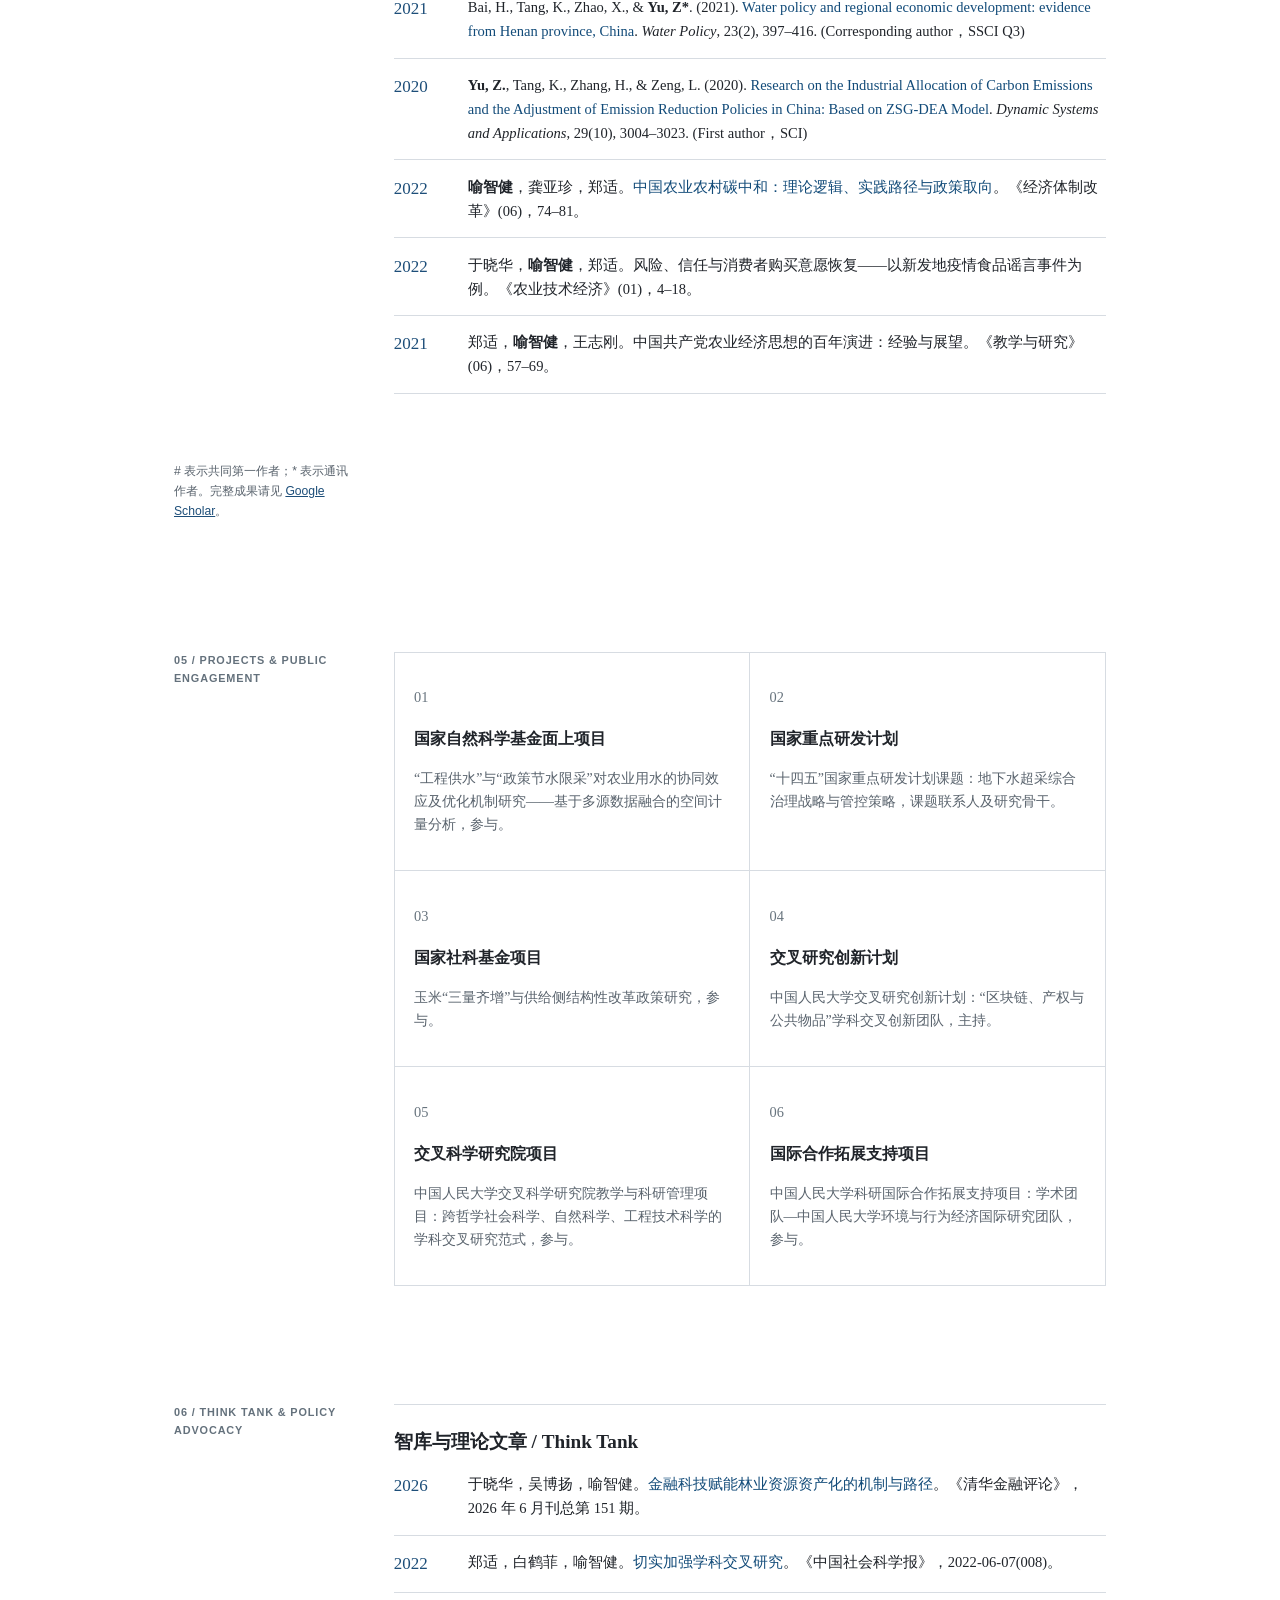
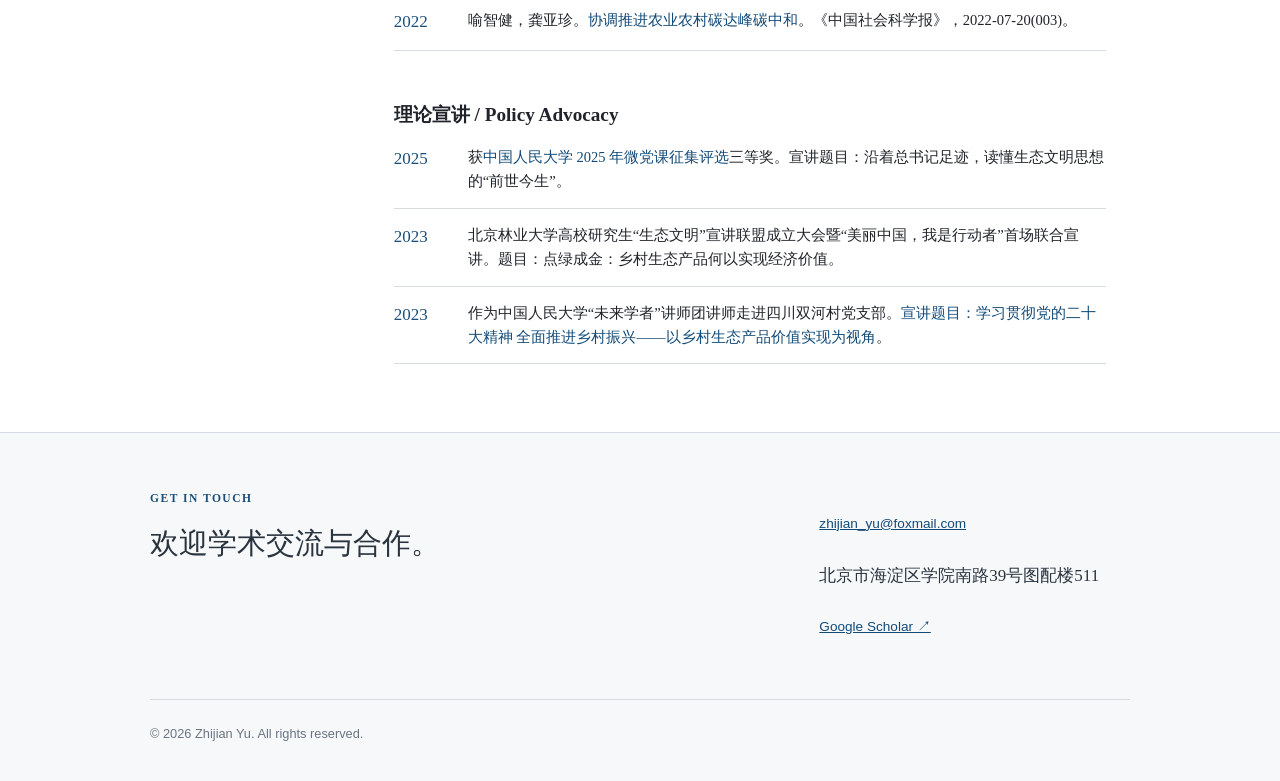
==== commit a704e8bf: "Update index.html" ====
--- a/index.html
+++ b/index.html
@@ -49,7 +49,7 @@
   <main id="main">
     <section class="section intro" id="about">
       <div class="section-kicker">01 / ABOUT</div>
-      <div><h2>以微观证据回应<br>可持续发展的现实问题。</h2><p class="body-large">喻智健现任中央财经大学国家财经战略研究院助理教授，先后获得德国哥廷根大学农业科学博士和中国人民大学经济学博士，研究兴趣包括机器学习在微观经济证据中的应用、可持续发展与绿色金融。研究跨越环境、资源、农业与企业行为，关注数据、政策与社会福利之间的联系。</p></div>
+      <div><h2>以微观证据回应<br>可持续发展的现实问题。</h2><p class="body-large">喻智健现任中央财经大学国家财经战略研究院助理教授，绿色金融国际研究院研究员。先后获得德国哥廷根大学农业科学博士和中国人民大学经济学博士，曾担任哥廷根大学农业经济与农村发展系研究助理、访问学者。研究兴趣包括机器学习在微观经济证据中的应用、可持续发展与绿色金融。在Nature Food、Energy Economics、《农业技术经济》、《教学与研究》等权威期刊发表论文20余篇，在《中国社会科学报》、《清华金融评论》等平台发表观点文章。担任十四五国家重点研发计划课题联系人，参与多项国家自科/社科基金项目，主持中国人民大学交叉科学研究院交叉创新团队课题。</p></div>
     </section>
 
     <section class="section education">
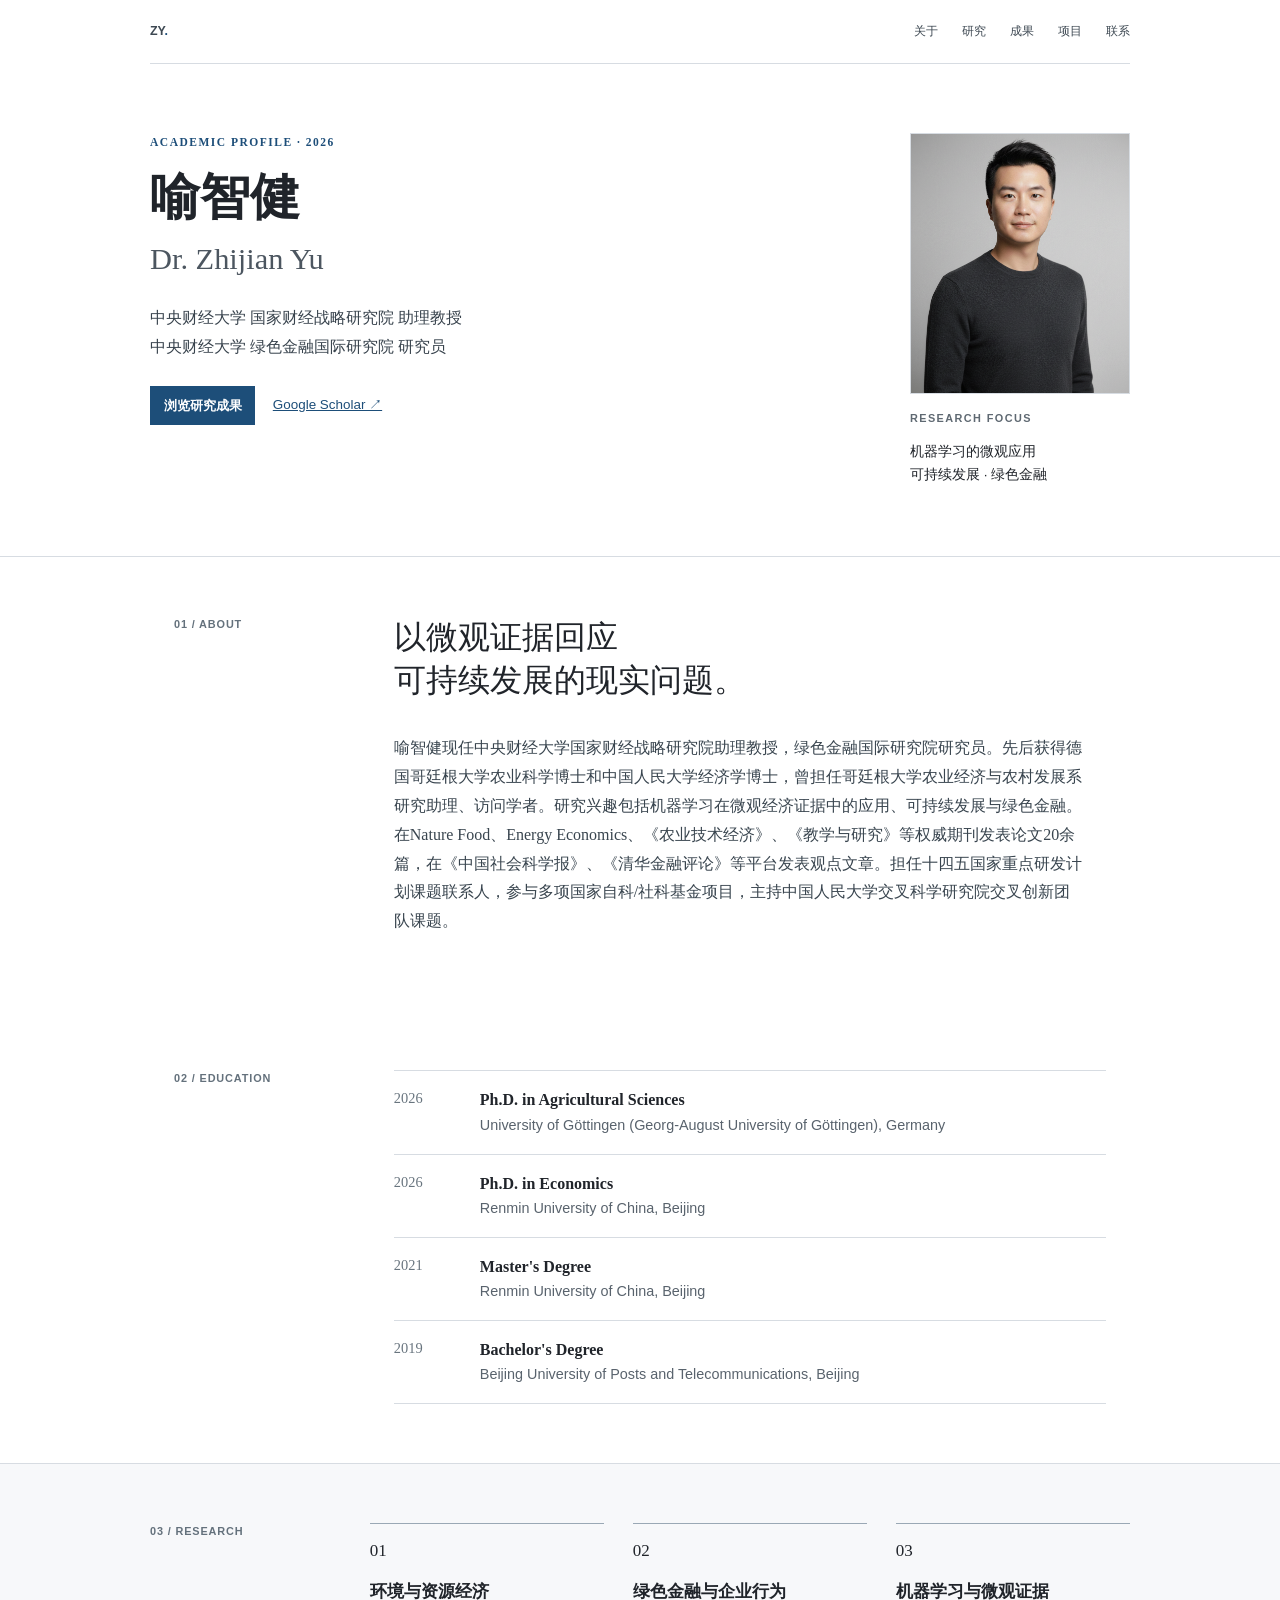
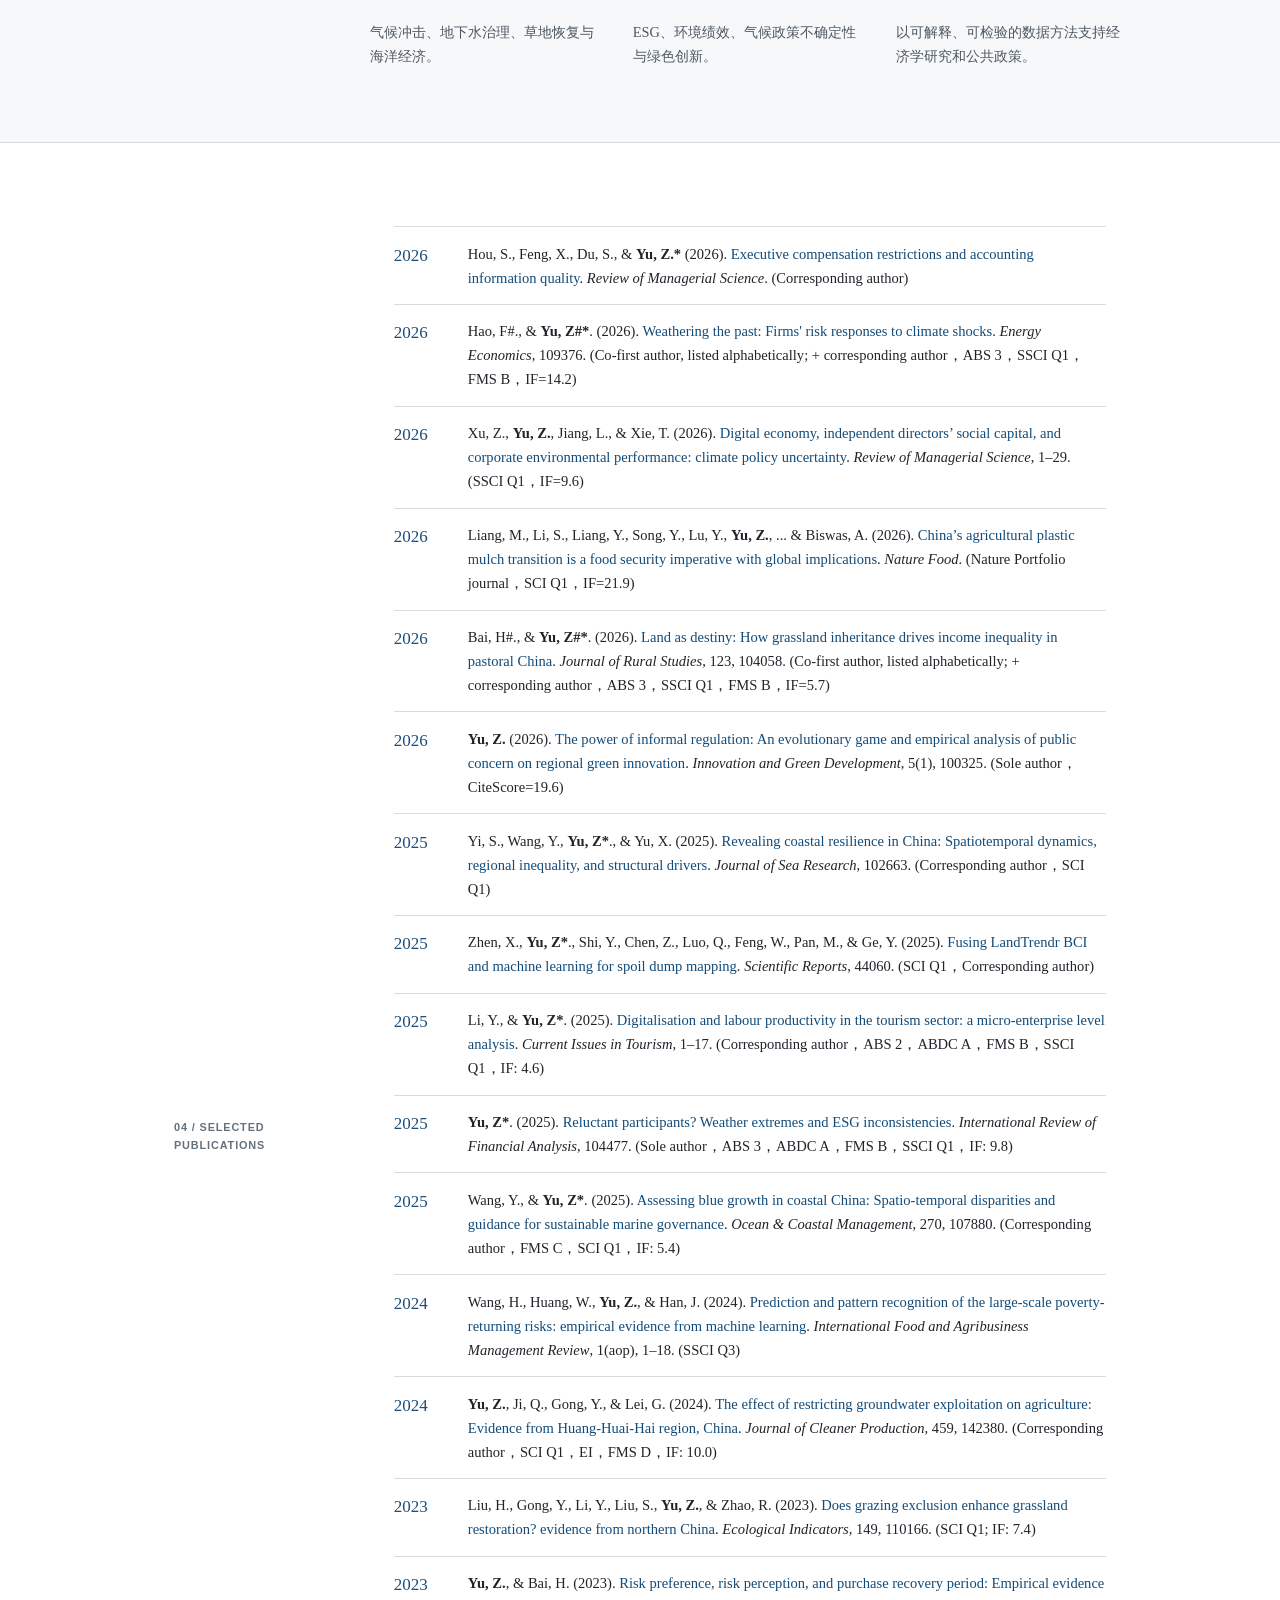
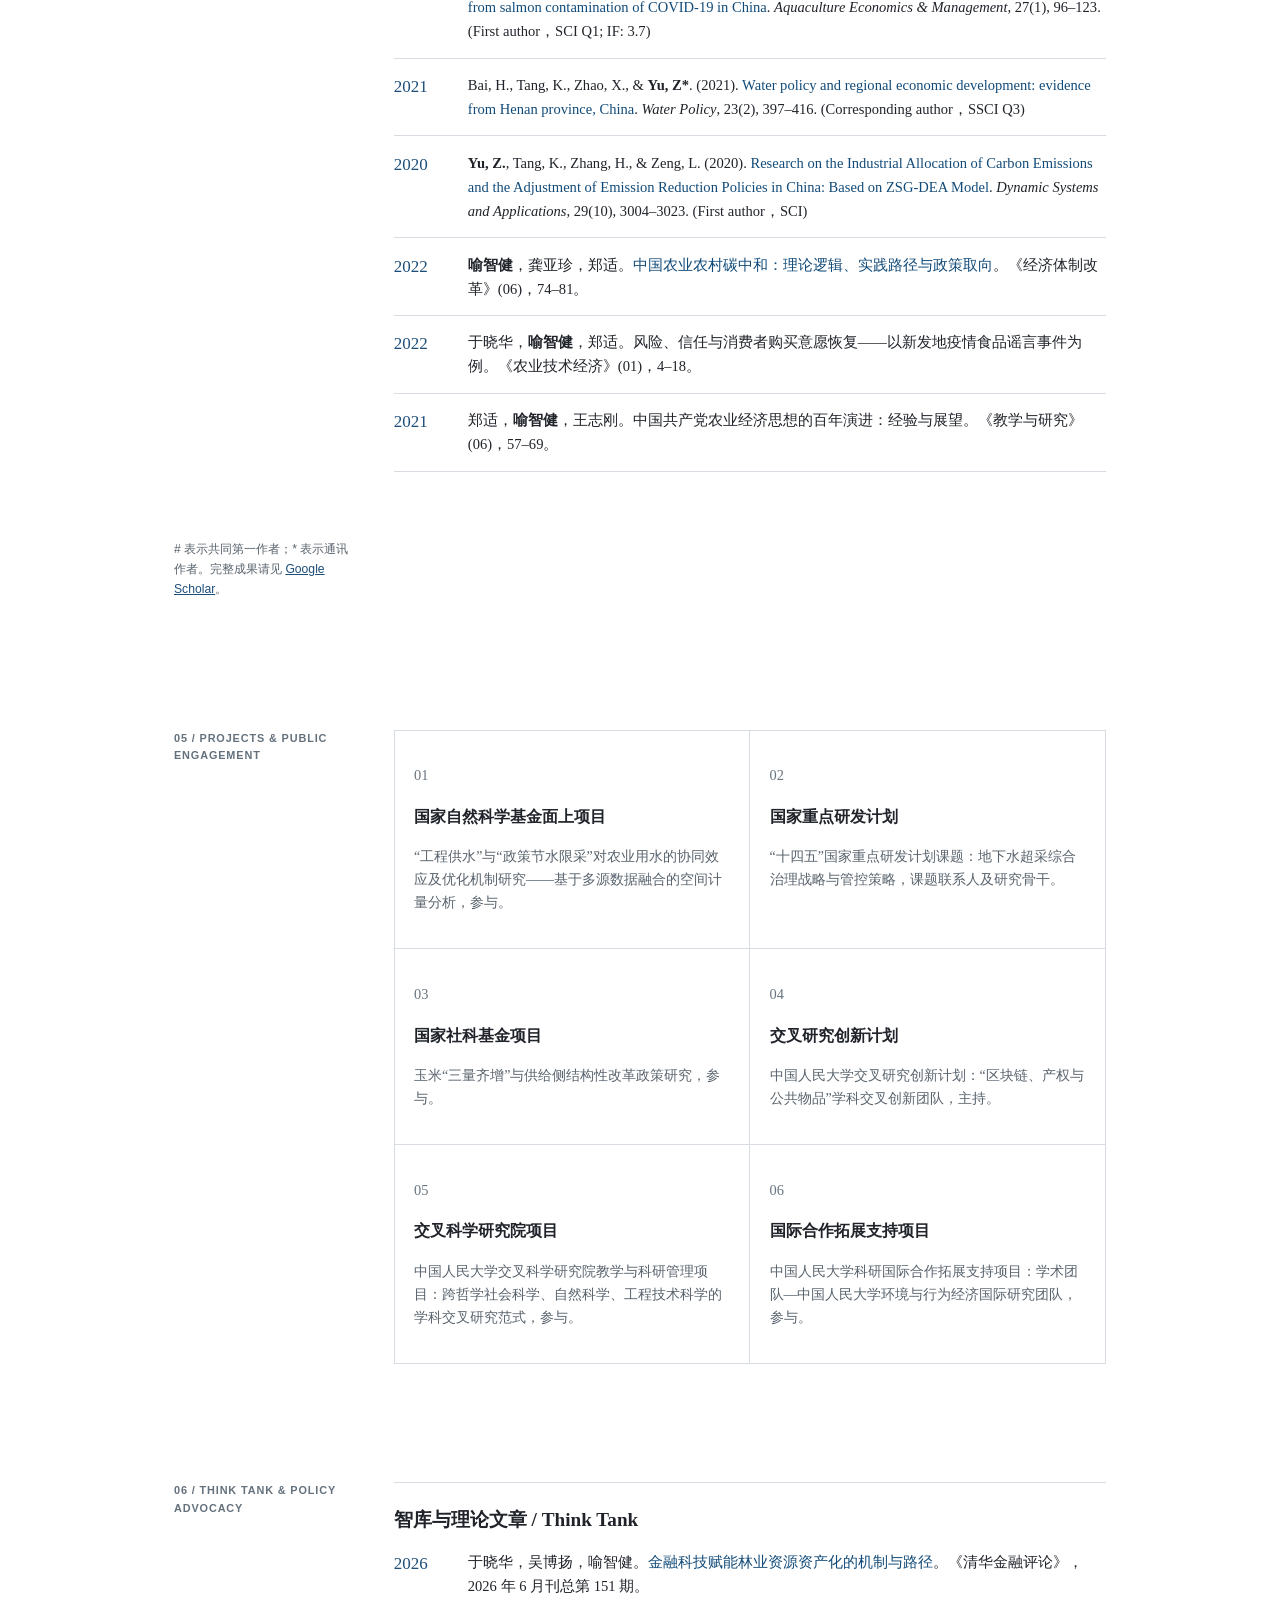
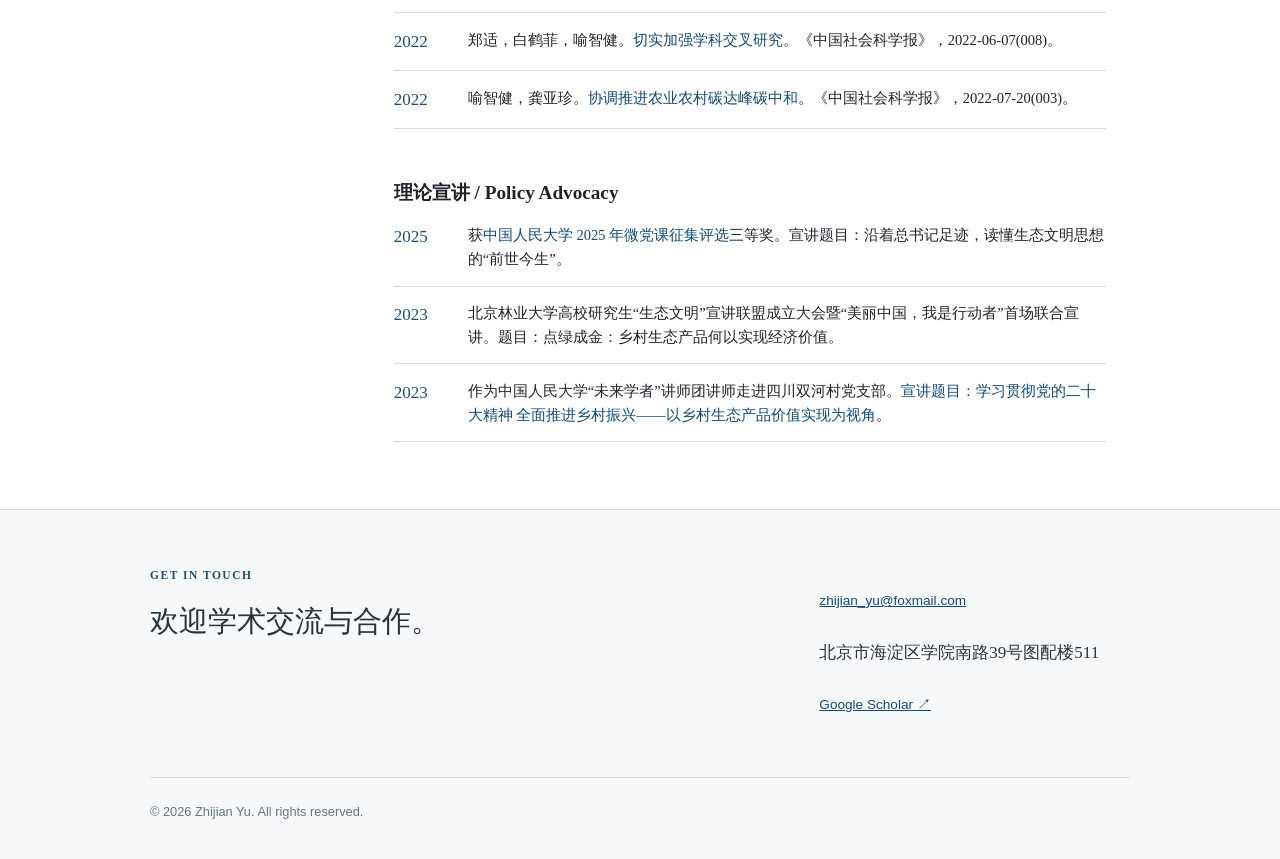
==== commit 3360010a: "content: add executive compensation publication" ====
--- a/index.html
+++ b/index.html
@@ -70,6 +70,7 @@
     <section class="section publications" id="publications">
       <div class="publication-head"><div class="section-kicker">04 / SELECTED PUBLICATIONS</div></div>
       <div class="pub-list">
+        <article data-kind="international"><span>2026</span><p>Hou, S., Feng, X., Du, S., &amp; <strong>Yu, Z.*</strong> (2026). <a href="https://doi.org/10.1007/s11846-026-01056-3" target="_blank" rel="noopener">Executive compensation restrictions and accounting information quality</a>. <i>Review of Managerial Science</i>. (Corresponding author)</p></article>
         <article data-kind="international"><span>2026</span><p>Hao, F#., &amp; <strong>Yu, Z#*</strong>. (2026). <a href="https://doi.org/10.1016/j.eneco.2026.109376" target="_blank" rel="noopener">Weathering the past: Firms' risk responses to climate shocks</a>. <i>Energy Economics</i>, 109376. (Co-first author, listed alphabetically; + corresponding author，ABS 3，SSCI Q1，FMS B，IF=14.2)</p></article>
         <article data-kind="international"><span>2026</span><p>Xu, Z., <strong>Yu, Z.</strong>, Jiang, L., &amp; Xie, T. (2026). <a href="https://doi.org/10.1007/s11846-026-00997-z" target="_blank" rel="noopener">Digital economy, independent directors’ social capital, and corporate environmental performance: climate policy uncertainty</a>. <i>Review of Managerial Science</i>, 1–29. (SSCI Q1，IF=9.6)</p></article>
         <article data-kind="international"><span>2026</span><p>Liang, M., Li, S., Liang, Y., Song, Y., Lu, Y., <strong>Yu, Z.</strong>, ... &amp; Biswas, A. (2026). <a href="https://doi.org/10.1038/s43016-026-01296-2" target="_blank" rel="noopener">China’s agricultural plastic mulch transition is a food security imperative with global implications</a>. <i>Nature Food</i>. (Nature Portfolio journal，SCI Q1，IF=21.9)</p></article>
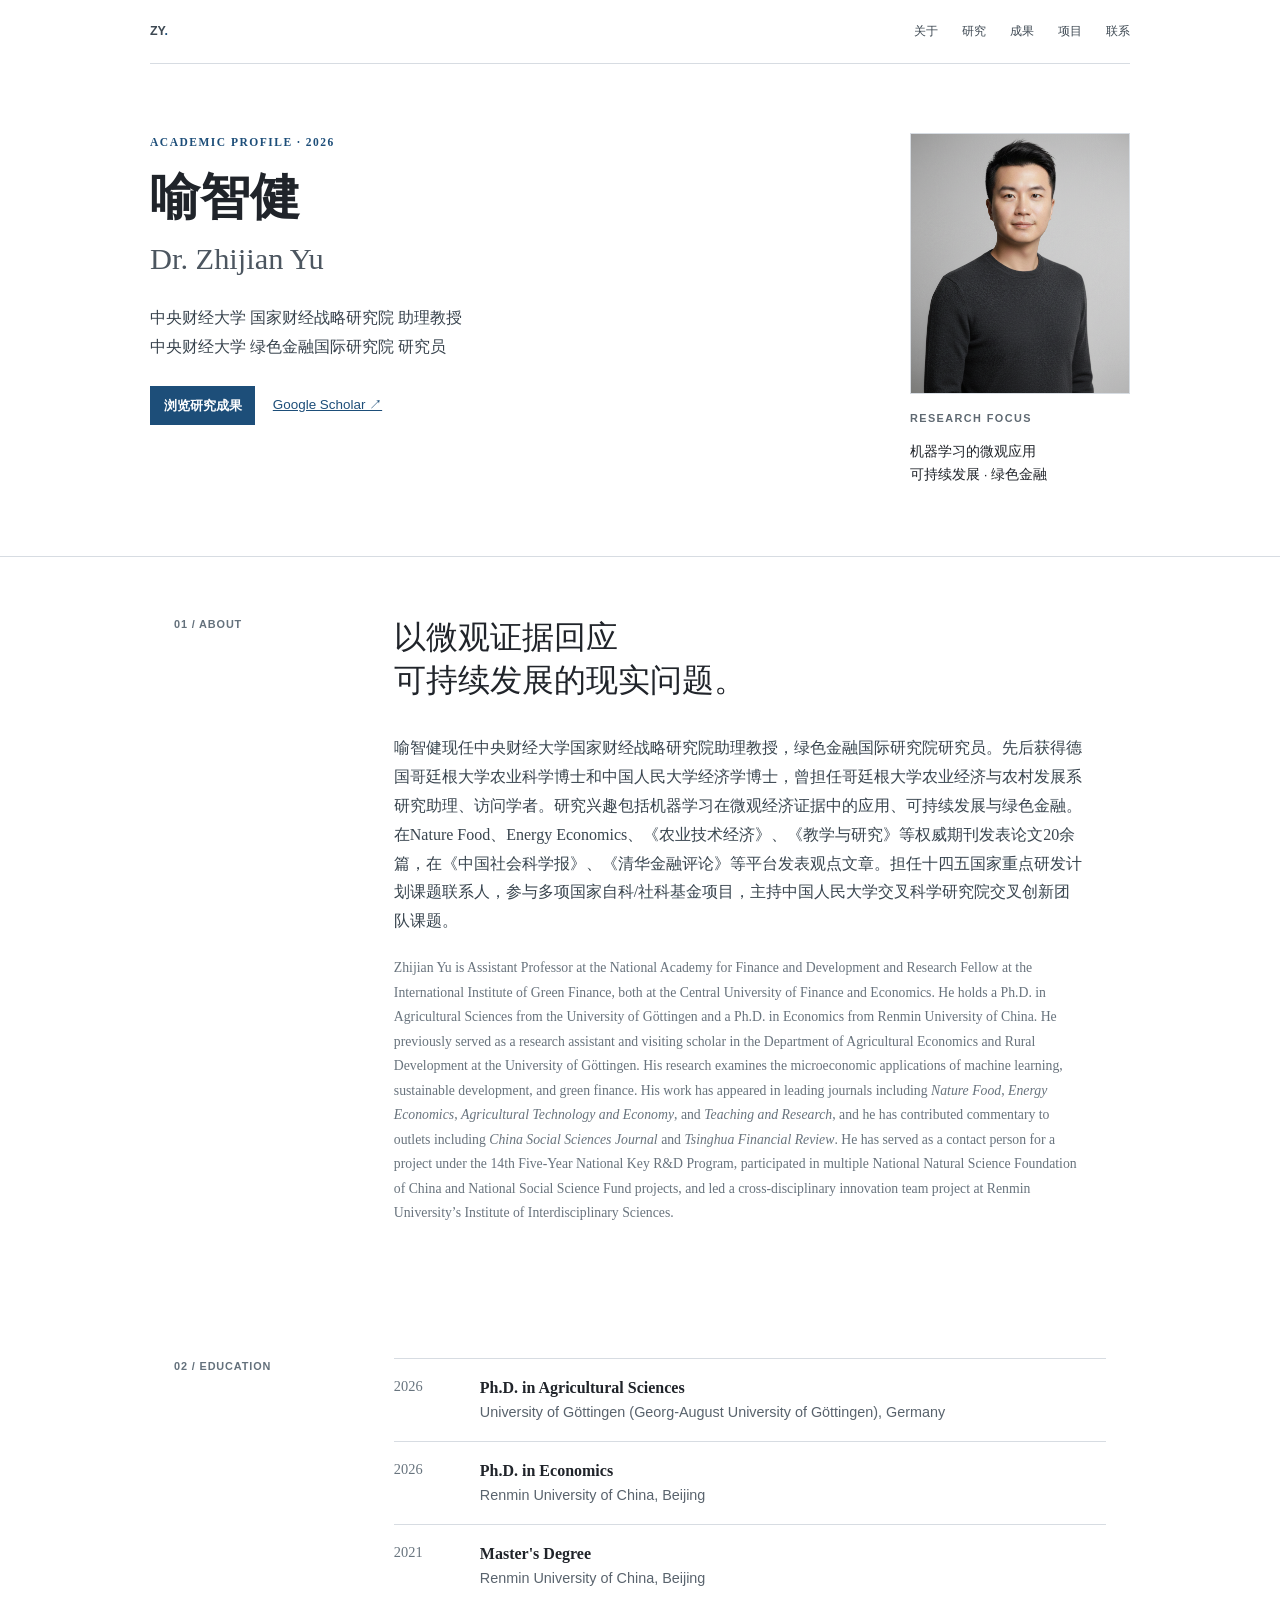
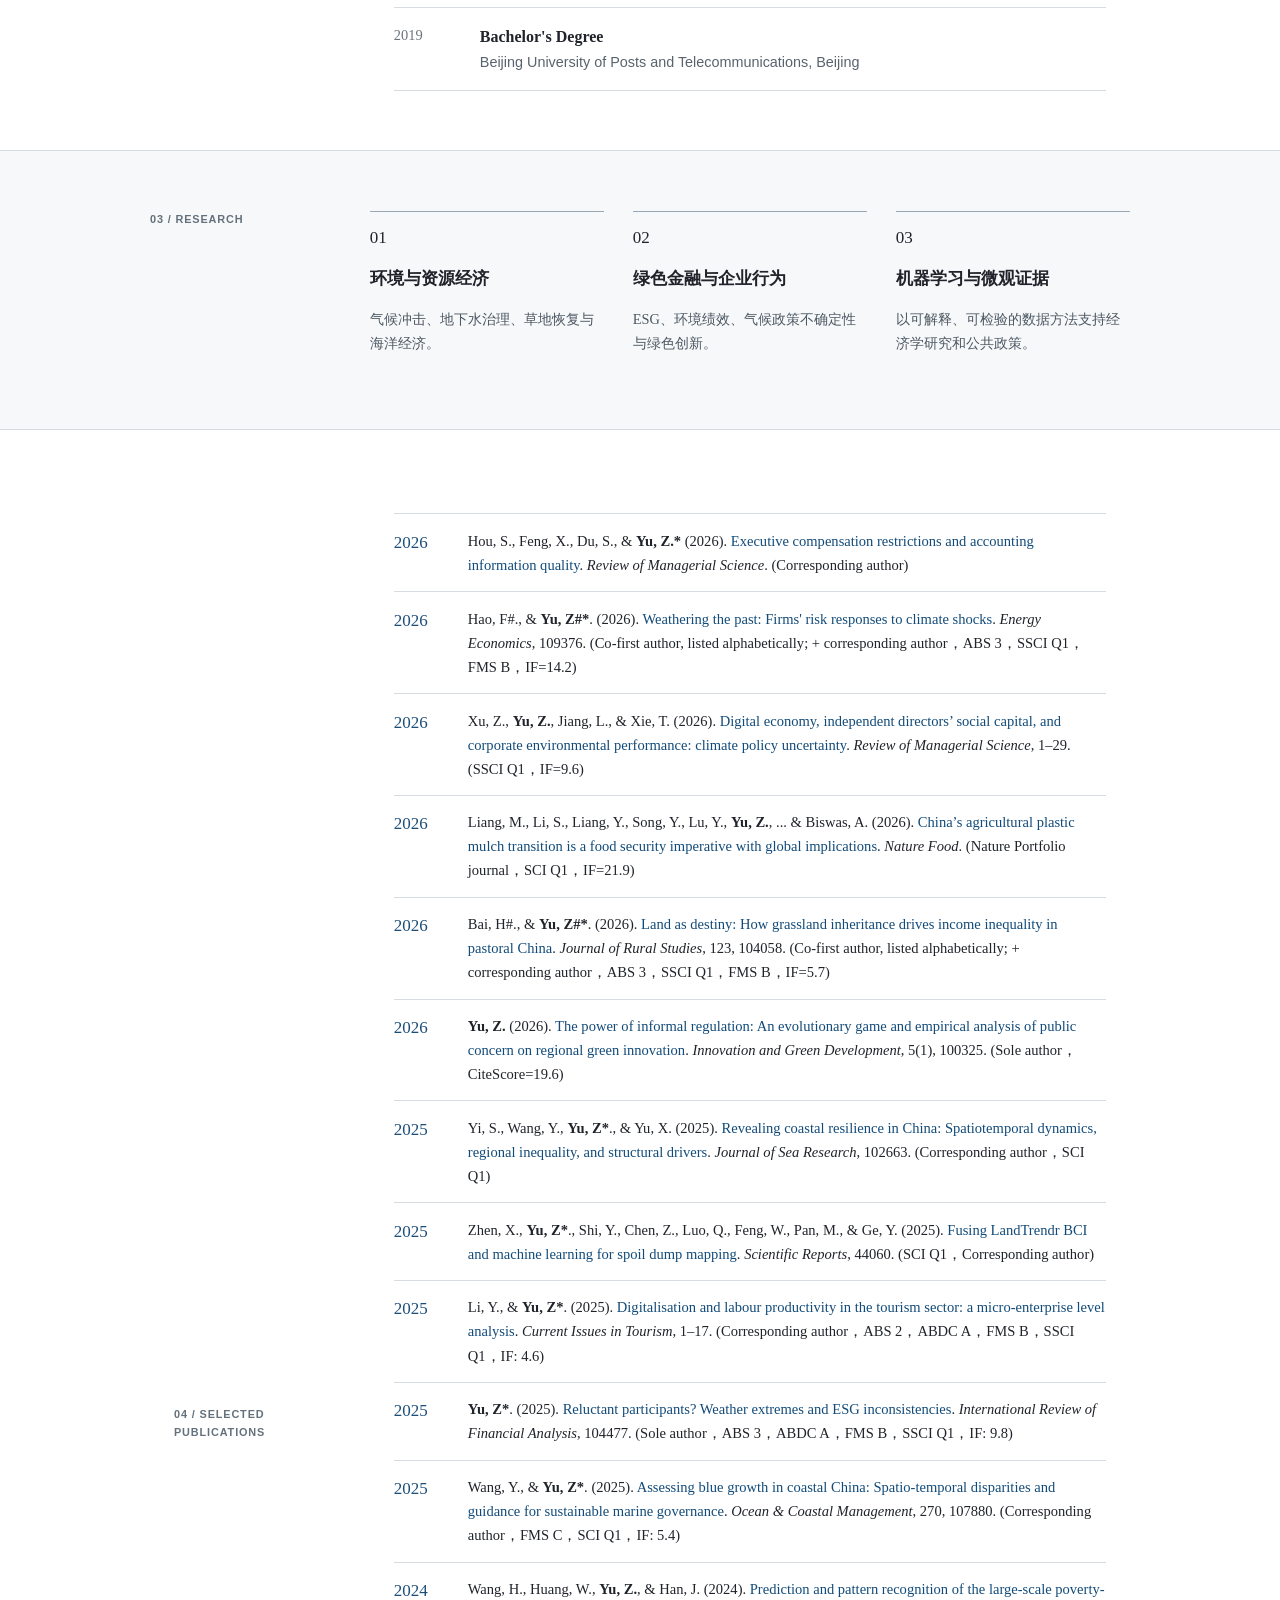
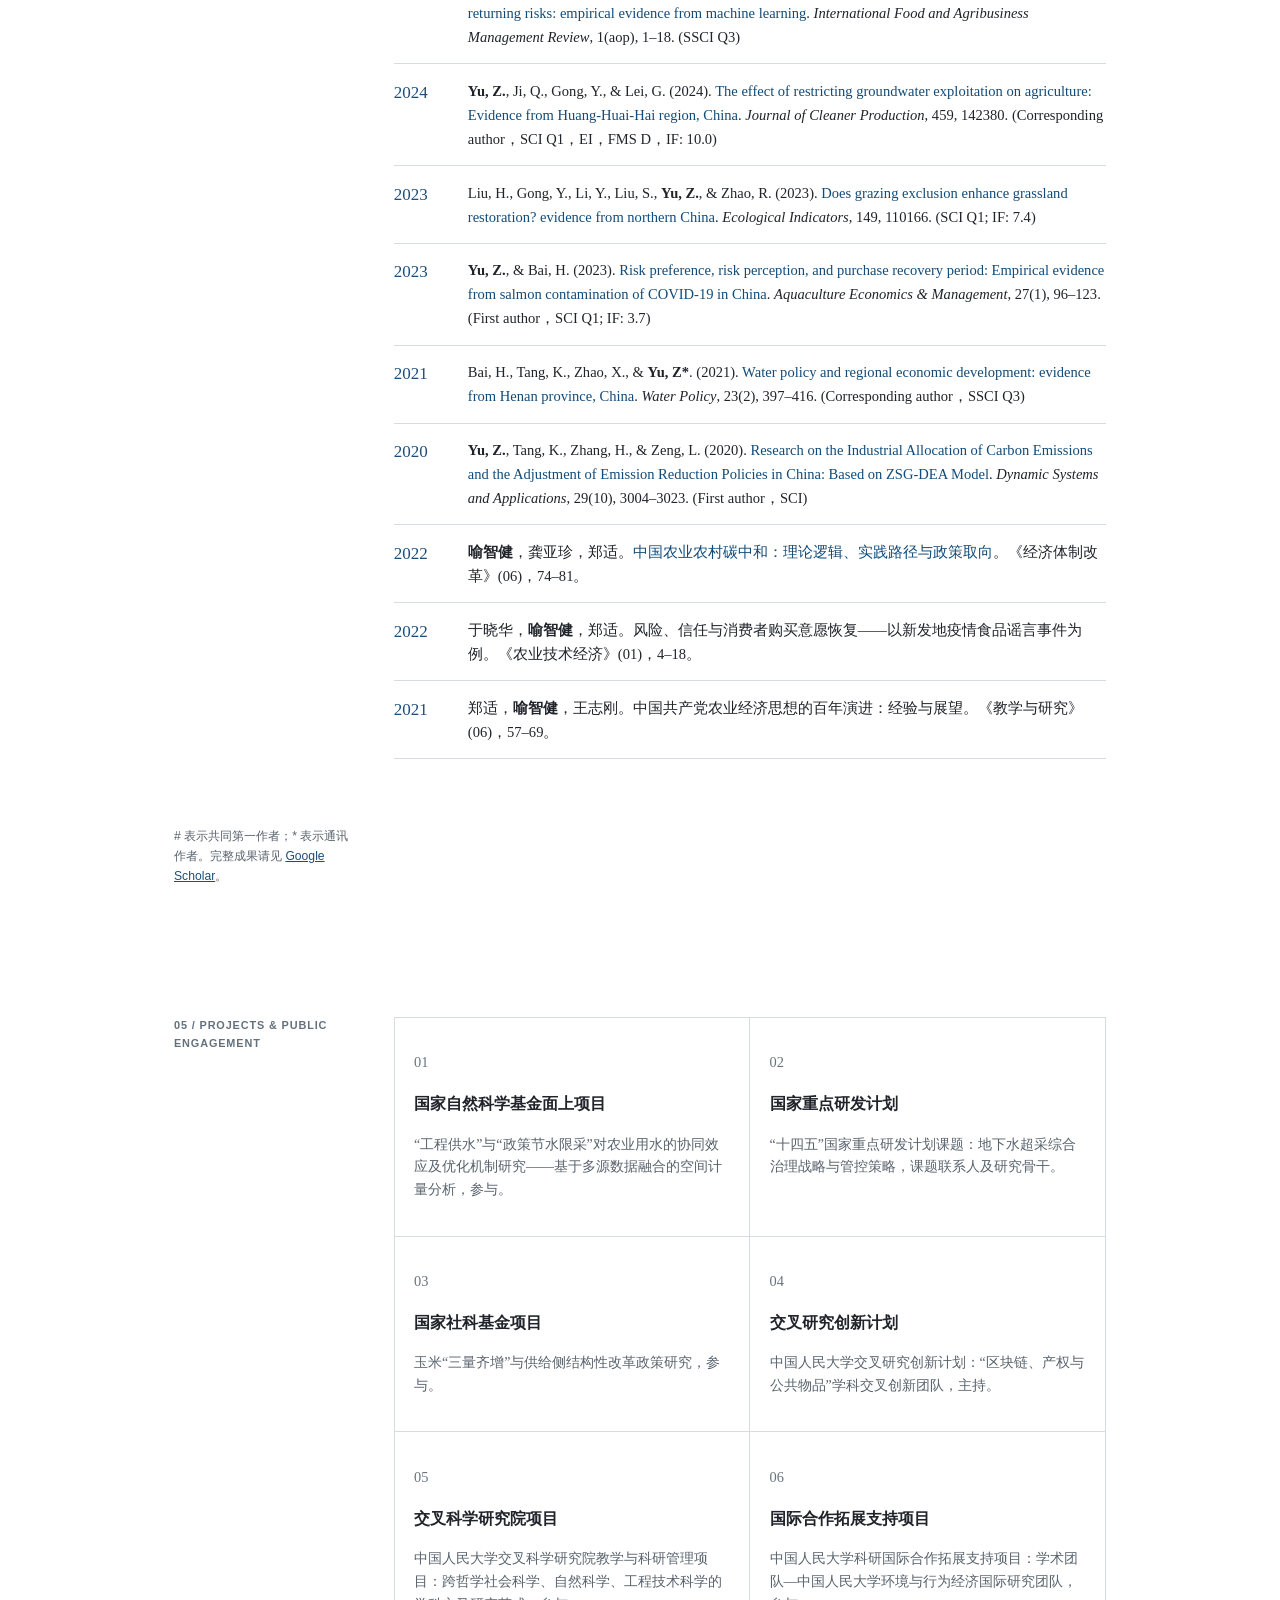
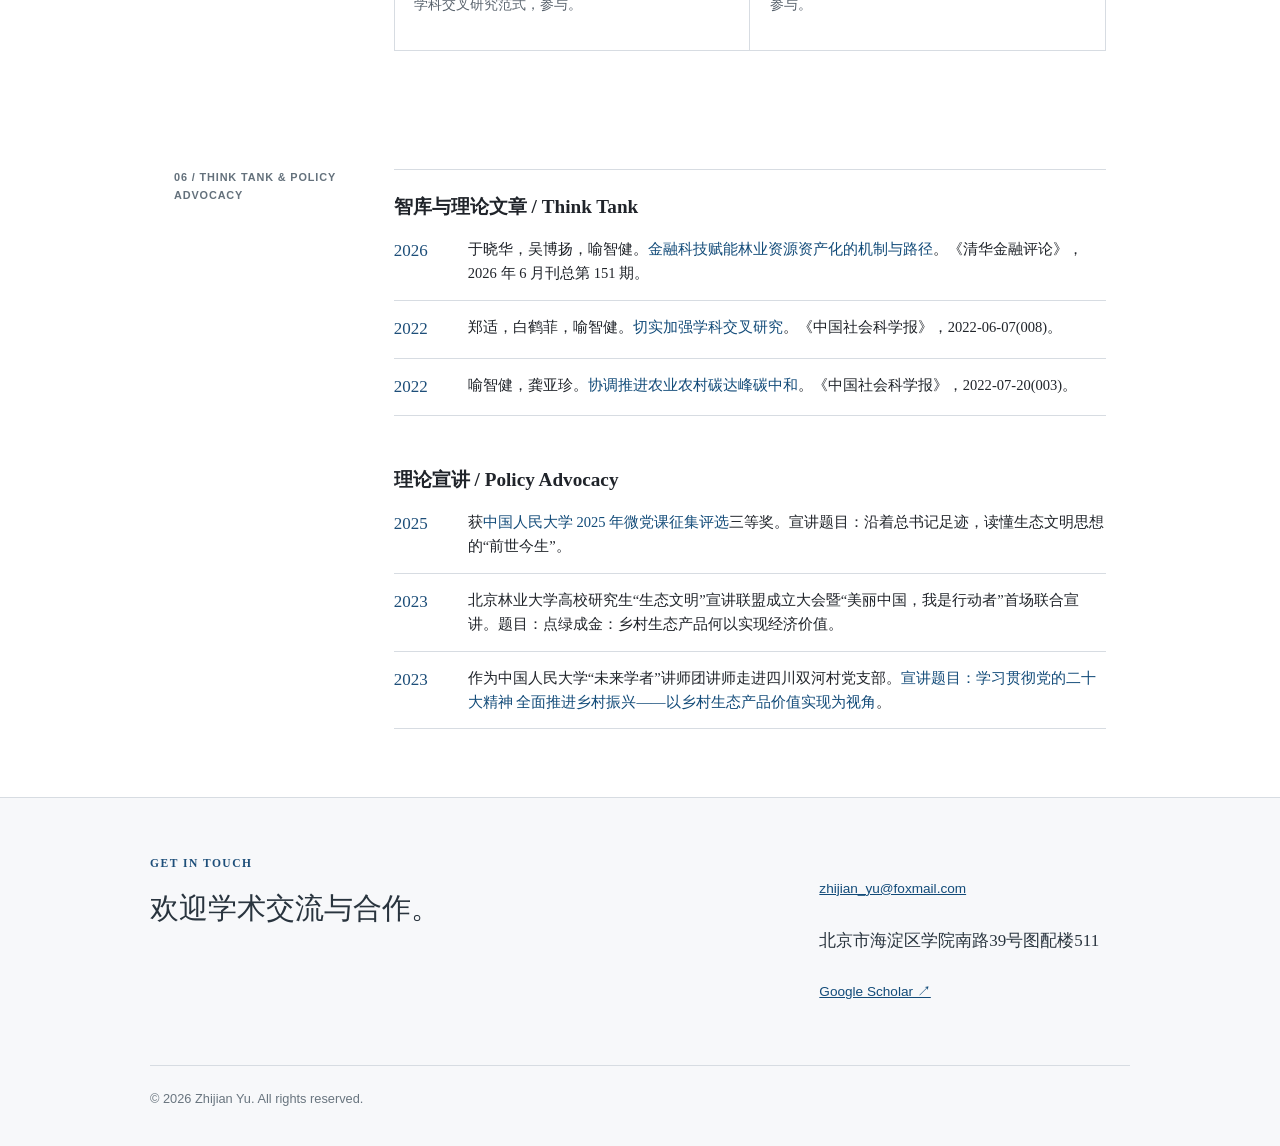
==== commit a116aa03: "content: add English academic profile" ====
--- a/index.html
+++ b/index.html
@@ -49,7 +49,7 @@
   <main id="main">
     <section class="section intro" id="about">
       <div class="section-kicker">01 / ABOUT</div>
-      <div><h2>以微观证据回应<br>可持续发展的现实问题。</h2><p class="body-large">喻智健现任中央财经大学国家财经战略研究院助理教授，绿色金融国际研究院研究员。先后获得德国哥廷根大学农业科学博士和中国人民大学经济学博士，曾担任哥廷根大学农业经济与农村发展系研究助理、访问学者。研究兴趣包括机器学习在微观经济证据中的应用、可持续发展与绿色金融。在Nature Food、Energy Economics、《农业技术经济》、《教学与研究》等权威期刊发表论文20余篇，在《中国社会科学报》、《清华金融评论》等平台发表观点文章。担任十四五国家重点研发计划课题联系人，参与多项国家自科/社科基金项目，主持中国人民大学交叉科学研究院交叉创新团队课题。</p></div>
+      <div><h2>以微观证据回应<br>可持续发展的现实问题。</h2><p class="body-large">喻智健现任中央财经大学国家财经战略研究院助理教授，绿色金融国际研究院研究员。先后获得德国哥廷根大学农业科学博士和中国人民大学经济学博士，曾担任哥廷根大学农业经济与农村发展系研究助理、访问学者。研究兴趣包括机器学习在微观经济证据中的应用、可持续发展与绿色金融。在Nature Food、Energy Economics、《农业技术经济》、《教学与研究》等权威期刊发表论文20余篇，在《中国社会科学报》、《清华金融评论》等平台发表观点文章。担任十四五国家重点研发计划课题联系人，参与多项国家自科/社科基金项目，主持中国人民大学交叉科学研究院交叉创新团队课题。</p><p class="body-large bio-en" lang="en">Zhijian Yu is Assistant Professor at the National Academy for Finance and Development and Research Fellow at the International Institute of Green Finance, both at the Central University of Finance and Economics. He holds a Ph.D. in Agricultural Sciences from the University of Göttingen and a Ph.D. in Economics from Renmin University of China. He previously served as a research assistant and visiting scholar in the Department of Agricultural Economics and Rural Development at the University of Göttingen. His research examines the microeconomic applications of machine learning, sustainable development, and green finance. His work has appeared in leading journals including <i>Nature Food</i>, <i>Energy Economics</i>, <i>Agricultural Technology and Economy</i>, and <i>Teaching and Research</i>, and he has contributed commentary to outlets including <i>China Social Sciences Journal</i> and <i>Tsinghua Financial Review</i>. He has served as a contact person for a project under the 14th Five-Year National Key R&amp;D Program, participated in multiple National Natural Science Foundation of China and National Social Science Fund projects, and led a cross-disciplinary innovation team project at Renmin University’s Institute of Interdisciplinary Sciences.</p></div>
     </section>
 
     <section class="section education">
--- a/academic.css
+++ b/academic.css
@@ -8,7 +8,7 @@
 .hero h1{font-family:Georgia,"Times New Roman","Noto Serif SC",serif;font-size:3.1rem;line-height:1.1;letter-spacing:0;font-weight:600}.hero h1 em{font-size:1.9rem;color:#4c5660;font-style:normal;font-weight:400}
 .lead{font-size:1.03rem;line-height:1.75;margin:1.5rem 0;color:#38434d}.actions{gap:1.1rem}.button{background:var(--forest);color:#fff;border-radius:0;padding:.55rem .85rem;font-family:Arial,"PingFang SC",sans-serif;font-size:.82rem;font-weight:600}.text-link{color:var(--forest);font-family:Arial,"PingFang SC",sans-serif;font-size:.84rem}
 .profile-card{border:0;padding:0;font-family:Arial,"PingFang SC",sans-serif;font-size:.85rem}.portrait{max-height:275px;object-position:center 12%;margin:0 0 1rem;border:1px solid var(--line)}.profile-card .label{font-size:.68rem;color:#5f6972;margin-top:1rem}.profile-card .small{color:#59636d}.rule{background:var(--line);margin:1rem 0}
-.section{max-width:980px;padding:3.7rem 1.5rem;grid-template-columns:175px minmax(0,1fr);gap:2.8rem}.section-kicker{font-family:Arial,"PingFang SC",sans-serif;font-size:.68rem;color:#64717c;letter-spacing:.08em}.section h2{font-size:2rem;line-height:1.35;letter-spacing:0;font-weight:400}.body-large{font-size:1rem;line-height:1.8;color:#39454f;max-width:690px}
+.section{max-width:980px;padding:3.7rem 1.5rem;grid-template-columns:175px minmax(0,1fr);gap:2.8rem}.section-kicker{font-family:Arial,"PingFang SC",sans-serif;font-size:.68rem;color:#64717c;letter-spacing:.08em}.section h2{font-size:2rem;line-height:1.35;letter-spacing:0;font-weight:400}.body-large{font-size:1rem;line-height:1.8;color:#39454f;max-width:690px}.bio-en{margin-top:1.25rem;font-size:.86rem;line-height:1.78;color:#68737d}
 .timeline{font-family:Arial,"PingFang SC",sans-serif}.timeline article{grid-template-columns:70px 1fr;padding:1rem 0}.timeline time,.number{font-size:.9rem;color:#68747e}.timeline h3{font-family:Georgia,"Noto Serif SC",serif;font-size:1rem;font-weight:600}.timeline p{font-size:.9rem}
 .research-band{background:#f7f8fa;padding:3.7rem max(1.5rem,calc((100vw - 980px)/2));grid-template-columns:175px minmax(0,1fr);gap:2.8rem;border-top:1px solid var(--line);border-bottom:1px solid var(--line)}.research-list{gap:1.8rem}.research-list article{border-top:1px solid #9aa8b5;padding-top:.8rem}.research-list h3{font-family:Georgia,"Noto Serif SC",serif;font-size:1.08rem;font-weight:600}.research-list p{font-size:.9rem;color:#4c5862}
 .publication-head{align-items:center}.filters{font-family:Arial,"PingFang SC",sans-serif}.filter{border:0;background:none;color:#52606c;padding:.25rem .4rem;text-decoration:underline;text-underline-offset:4px}.filter.active{background:none;color:var(--forest);font-weight:700}.pub-list{margin-top:1.5rem}.pub-list article,.contribution-list article{grid-template-columns:58px minmax(0,1fr);padding:.9rem 0}.pub-list p,.contribution-list p{font-size:.91rem}.pub-list a,.contribution-list a{color:#124b79;text-decoration:none}.pub-list a:hover,.contribution-list a:hover{text-decoration:underline}.note{font-family:Arial,"PingFang SC",sans-serif;font-size:.76rem}
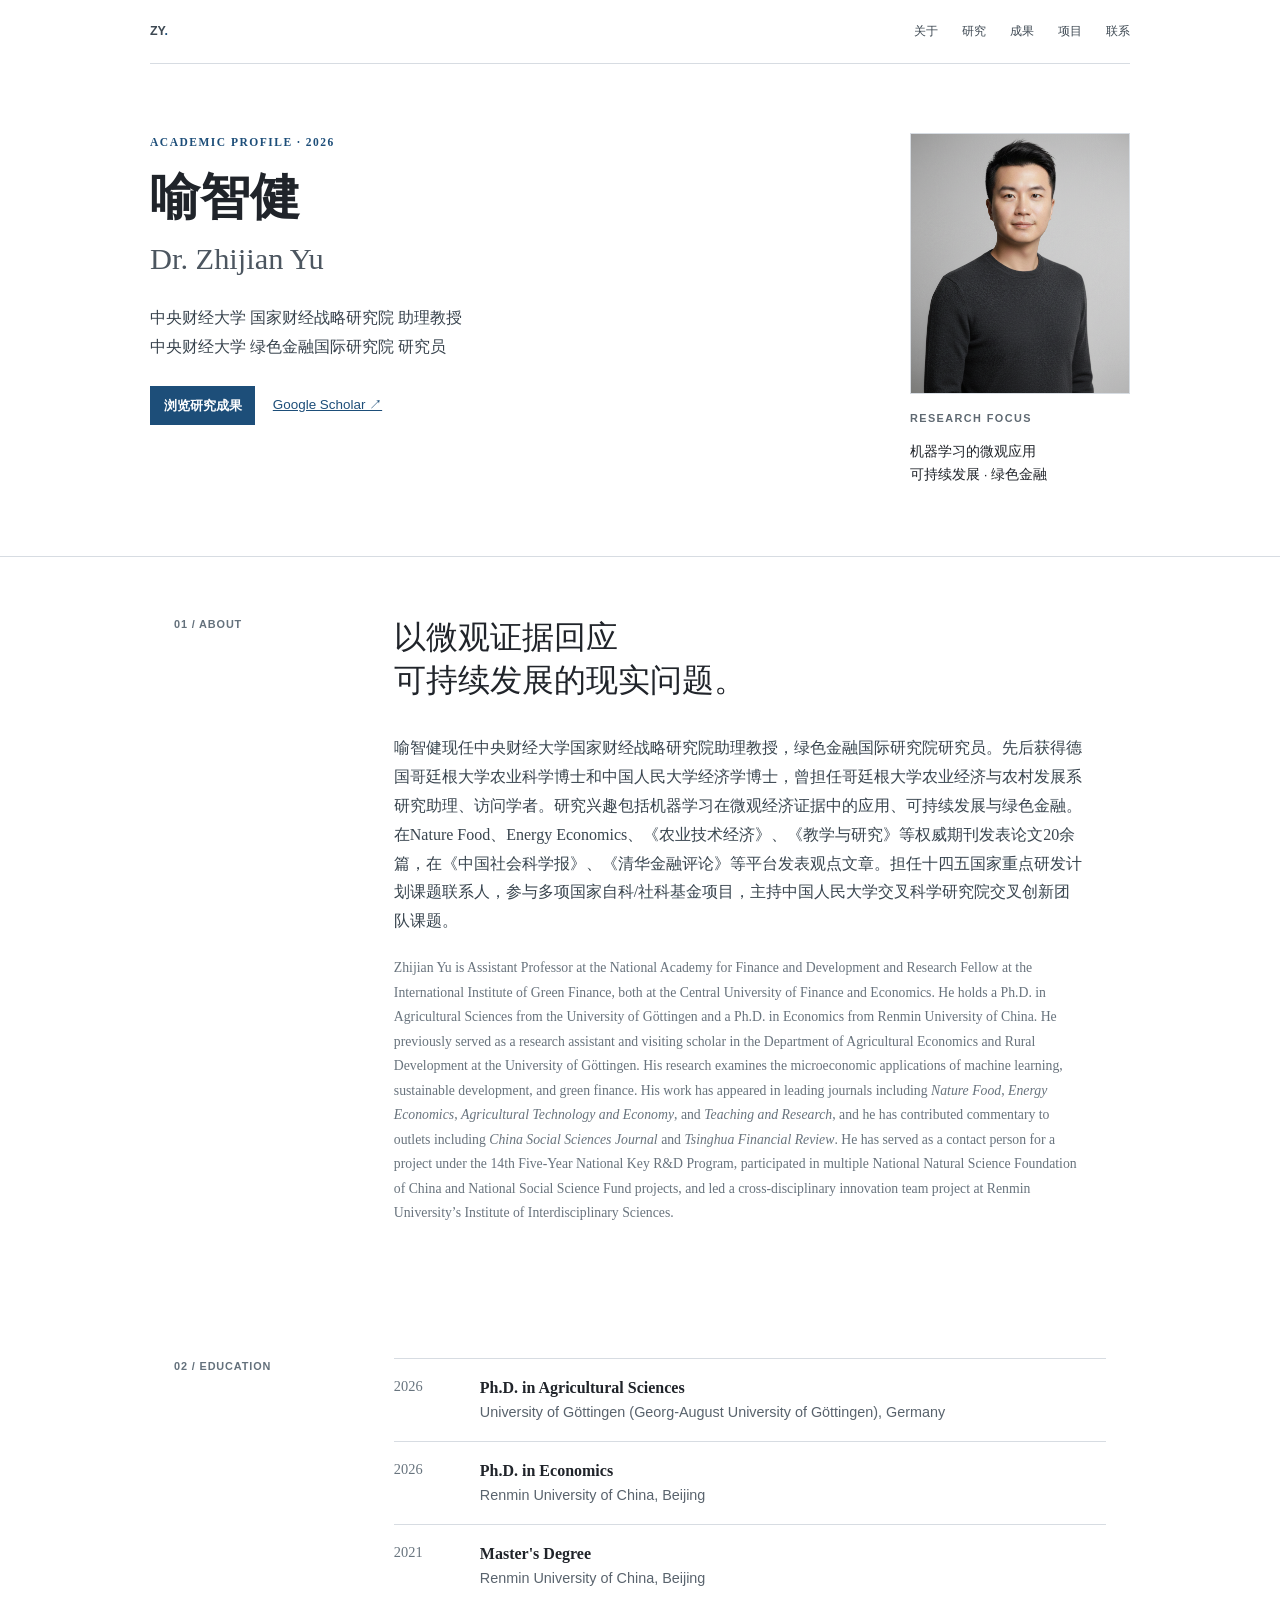
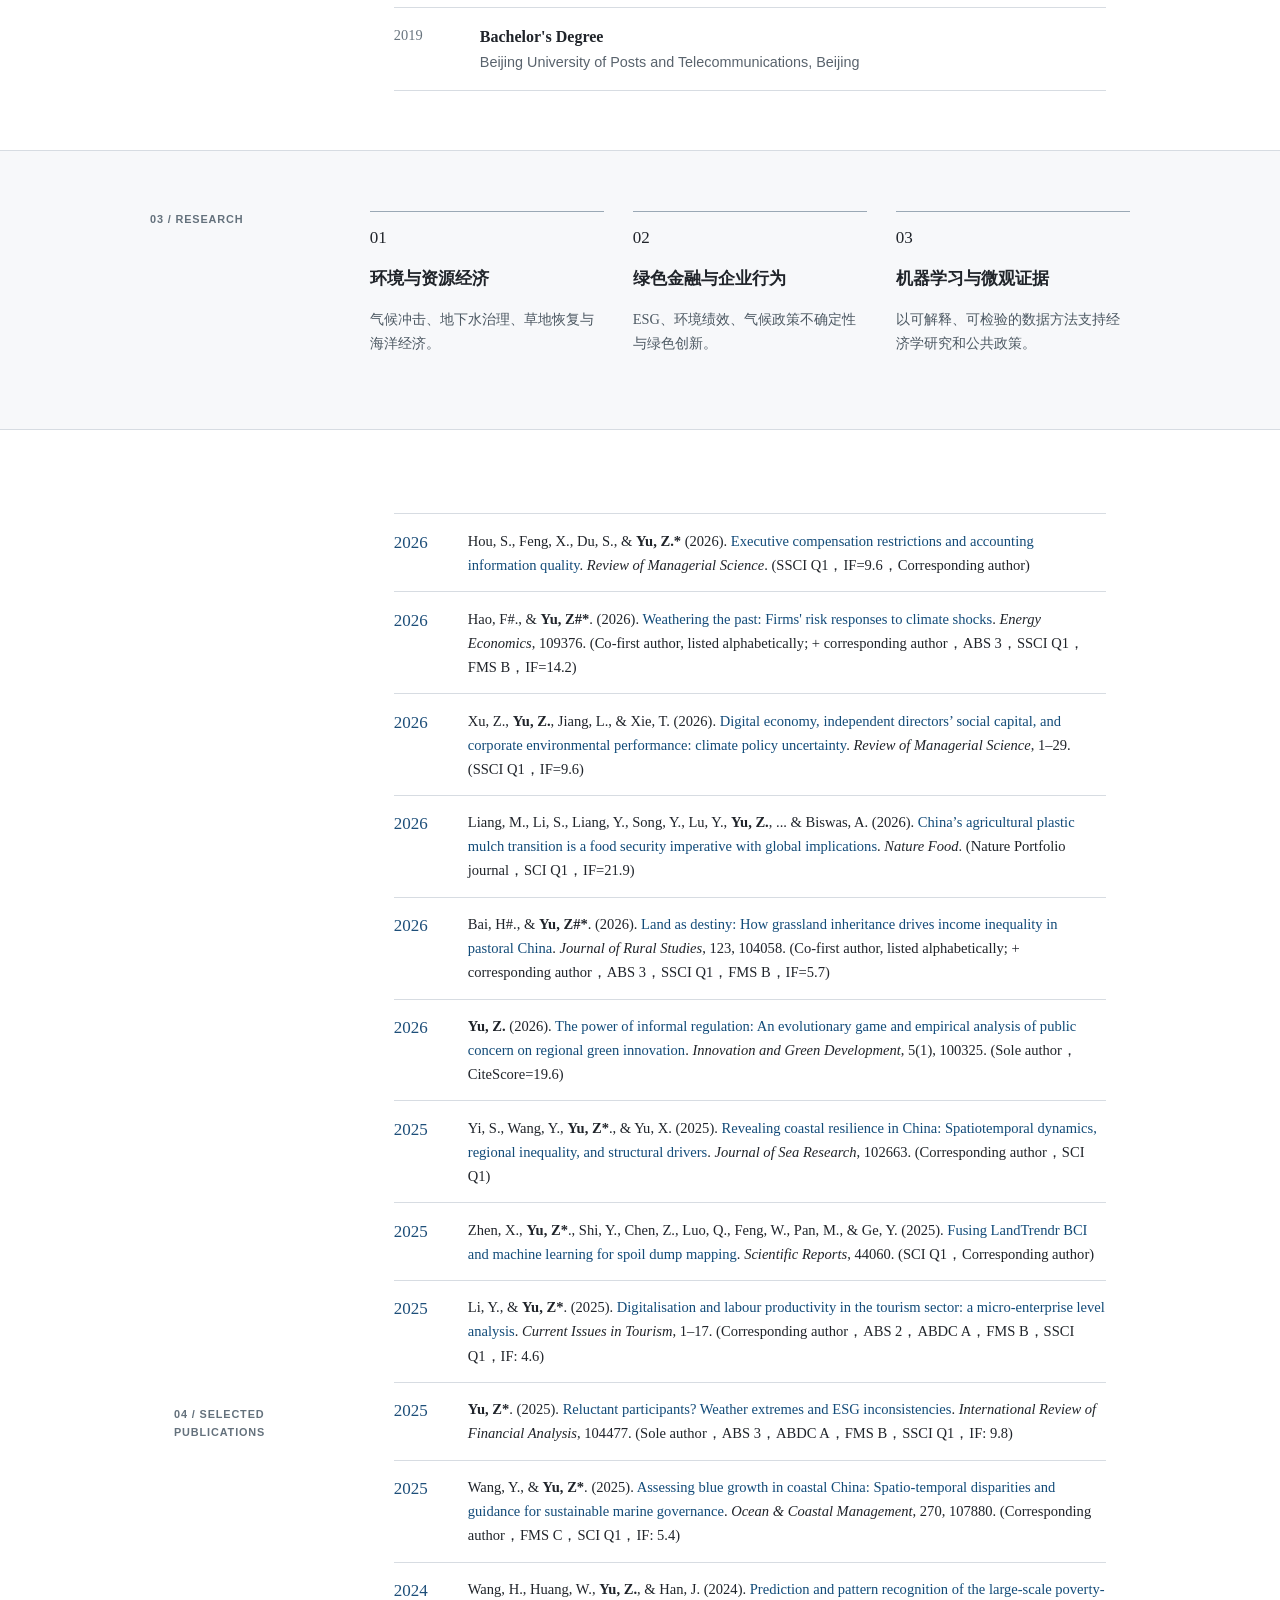
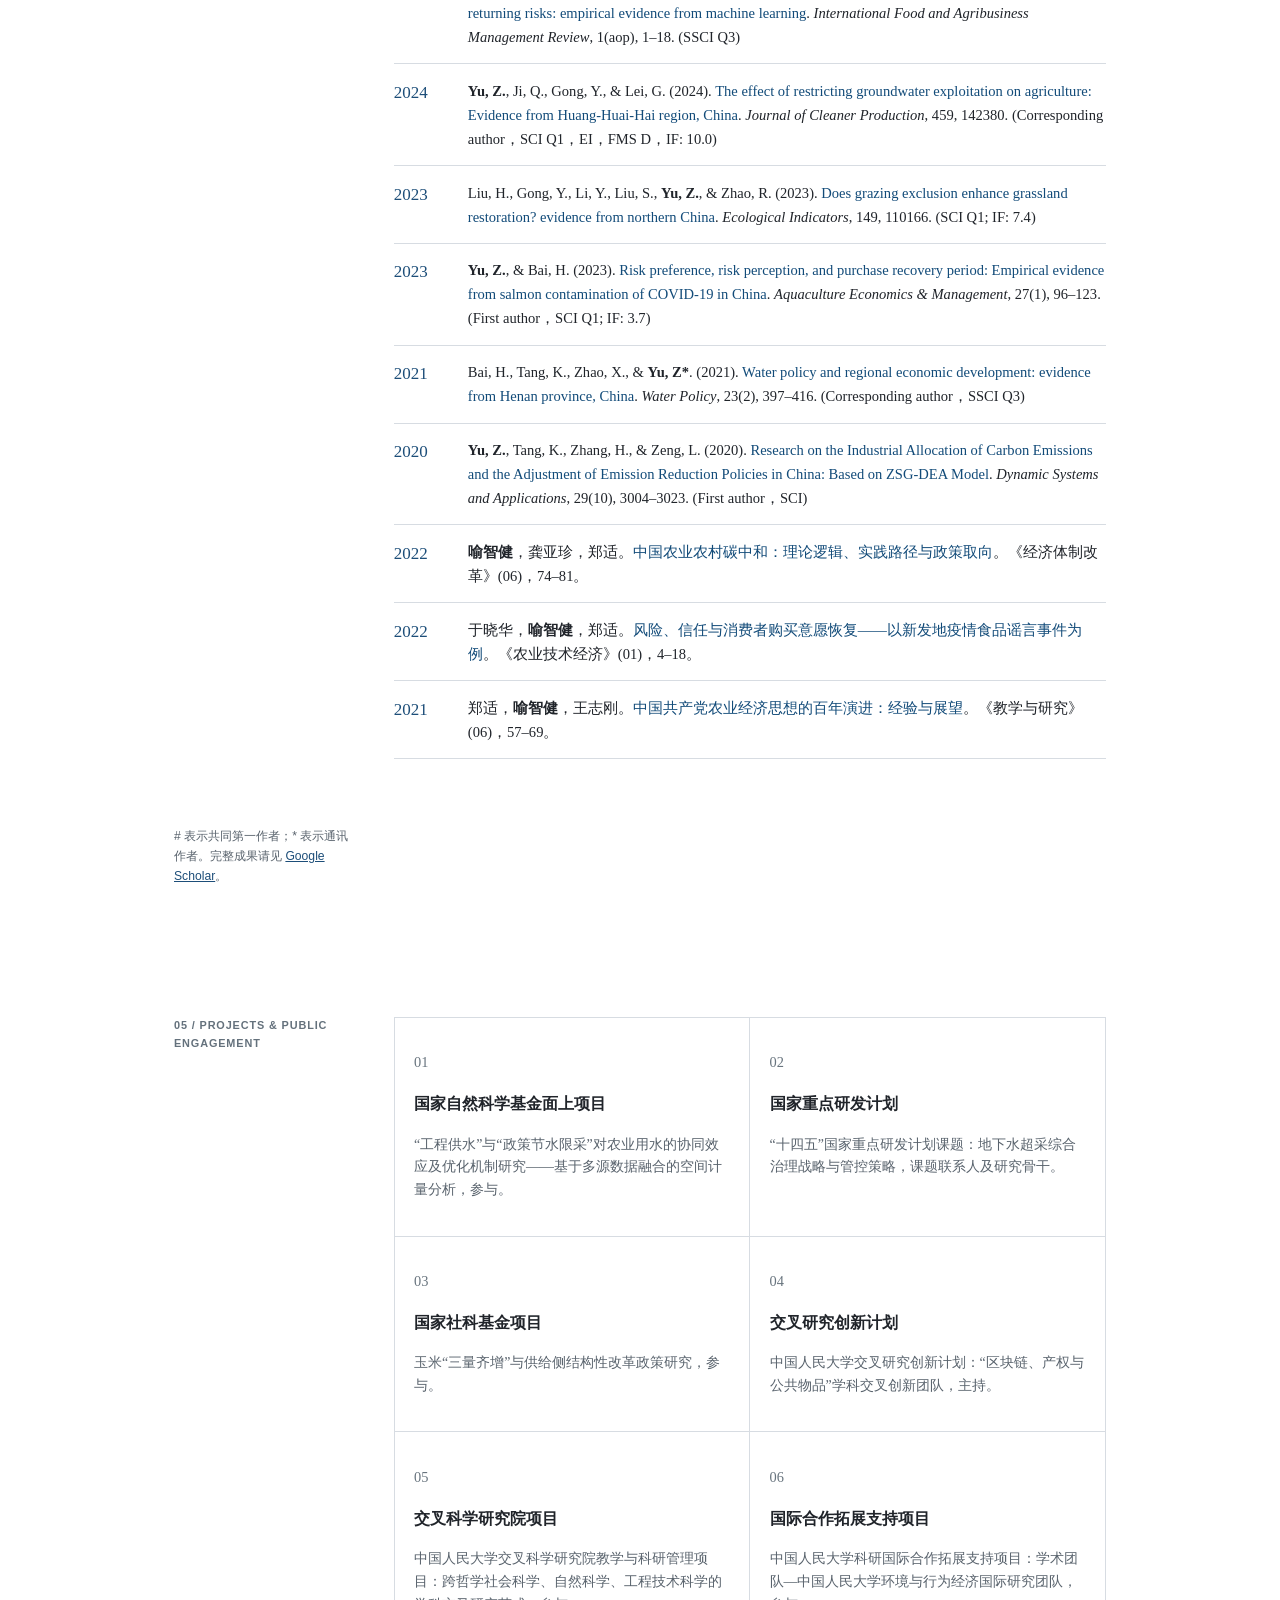
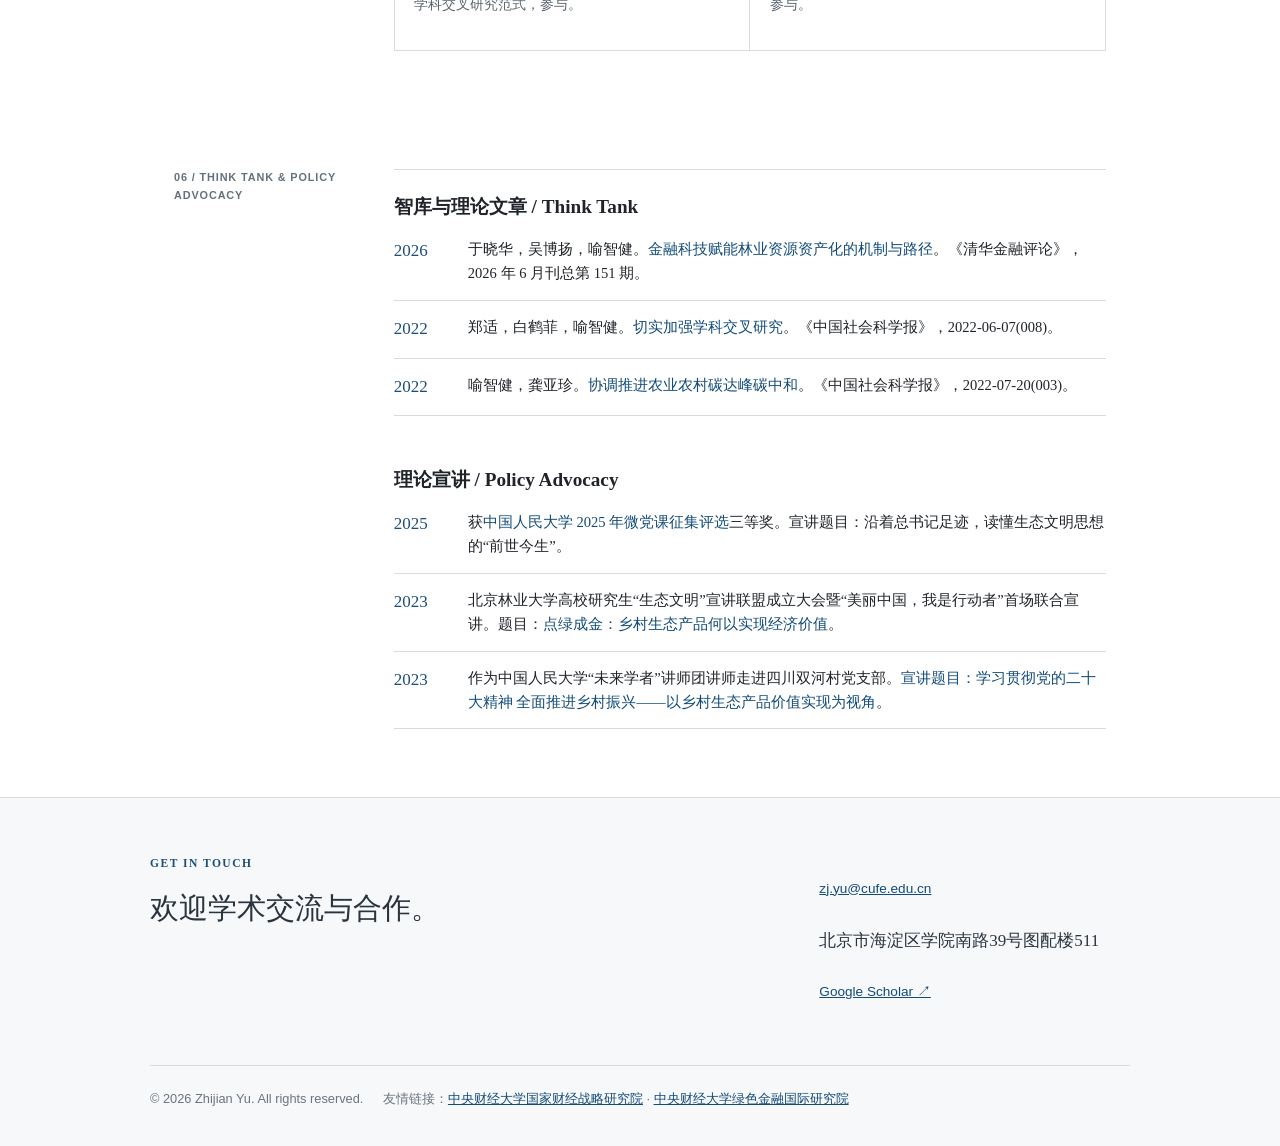
==== commit 0e0f6c47: "Update contact email, publications, and friendly links" ====
--- a/index.html
+++ b/index.html
@@ -7,6 +7,7 @@
   <meta name="keywords" content="喻智健,Zhijian Yu,中央财经大学,绿色金融,可持续发展,机器学习,环境经济学">
   <meta name="author" content="Zhijian Yu">
   <meta name="baidu-site-verification" content="codeva-hBwiqntvOz">
+  <meta name="sogou_site_verification" content="4Y31JEn5xv">
   <link rel="canonical" href="https://www.zhijianyu.top/">
   <meta property="og:title" content="喻智健 | Zhijian Yu">
   <meta property="og:description" content="Assistant Professor · Central University of Finance and Economics">
@@ -18,7 +19,7 @@
   <link rel="stylesheet" href="overrides.css">
   <link rel="stylesheet" href="academic.css">
   <script type="application/ld+json">
-  {"@context":"https://schema.org","@type":"Person","name":"Zhijian Yu","alternateName":"喻智健","jobTitle":"Assistant Professor","affiliation":{"@type":"Organization","name":"Central University of Finance and Economics"},"url":"https://www.zhijianyu.top/","email":"mailto:zhijian_yu@foxmail.com","sameAs":["https://scholar.google.com.hk/citations?hl=zh-CN&user=rphiM-YAAAAJ&view_op=list_works"]}
+  {"@context":"https://schema.org","@type":"Person","name":"Zhijian Yu","alternateName":"喻智健","jobTitle":"Assistant Professor","affiliation":{"@type":"Organization","name":"Central University of Finance and Economics"},"url":"https://www.zhijianyu.top/","email":"mailto:zj.yu@cufe.edu.cn","sameAs":["https://scholar.google.com.hk/citations?hl=zh-CN&user=rphiM-YAAAAJ&view_op=list_works"]}
   </script>
 </head>
 <body>
@@ -70,7 +71,7 @@
     <section class="section publications" id="publications">
       <div class="publication-head"><div class="section-kicker">04 / SELECTED PUBLICATIONS</div></div>
       <div class="pub-list">
-        <article data-kind="international"><span>2026</span><p>Hou, S., Feng, X., Du, S., &amp; <strong>Yu, Z.*</strong> (2026). <a href="https://doi.org/10.1007/s11846-026-01056-3" target="_blank" rel="noopener">Executive compensation restrictions and accounting information quality</a>. <i>Review of Managerial Science</i>. (Corresponding author)</p></article>
+        <article data-kind="international"><span>2026</span><p>Hou, S., Feng, X., Du, S., &amp; <strong>Yu, Z.*</strong> (2026). <a href="https://doi.org/10.1007/s11846-026-01056-3" target="_blank" rel="noopener">Executive compensation restrictions and accounting information quality</a>. <i>Review of Managerial Science</i>. (SSCI Q1，IF=9.6，Corresponding author)</p></article>
         <article data-kind="international"><span>2026</span><p>Hao, F#., &amp; <strong>Yu, Z#*</strong>. (2026). <a href="https://doi.org/10.1016/j.eneco.2026.109376" target="_blank" rel="noopener">Weathering the past: Firms' risk responses to climate shocks</a>. <i>Energy Economics</i>, 109376. (Co-first author, listed alphabetically; + corresponding author，ABS 3，SSCI Q1，FMS B，IF=14.2)</p></article>
         <article data-kind="international"><span>2026</span><p>Xu, Z., <strong>Yu, Z.</strong>, Jiang, L., &amp; Xie, T. (2026). <a href="https://doi.org/10.1007/s11846-026-00997-z" target="_blank" rel="noopener">Digital economy, independent directors’ social capital, and corporate environmental performance: climate policy uncertainty</a>. <i>Review of Managerial Science</i>, 1–29. (SSCI Q1，IF=9.6)</p></article>
         <article data-kind="international"><span>2026</span><p>Liang, M., Li, S., Liang, Y., Song, Y., Lu, Y., <strong>Yu, Z.</strong>, ... &amp; Biswas, A. (2026). <a href="https://doi.org/10.1038/s43016-026-01296-2" target="_blank" rel="noopener">China’s agricultural plastic mulch transition is a food security imperative with global implications</a>. <i>Nature Food</i>. (Nature Portfolio journal，SCI Q1，IF=21.9)</p></article>
@@ -88,8 +89,8 @@
         <article data-kind="international"><span>2021</span><p>Bai, H., Tang, K., Zhao, X., &amp; <strong>Yu, Z*</strong>. (2021). <a href="https://doi.org/10.2166/wp.2021.167" target="_blank" rel="noopener">Water policy and regional economic development: evidence from Henan province, China</a>. <i>Water Policy</i>, 23(2), 397–416. (Corresponding author，SSCI Q3)</p></article>
         <article data-kind="international"><span>2020</span><p><strong>Yu, Z.</strong>, Tang, K., Zhang, H., &amp; Zeng, L. (2020). <a href="https://doi.org/10.46719/dsa202029106" target="_blank" rel="noopener">Research on the Industrial Allocation of Carbon Emissions and the Adjustment of Emission Reduction Policies in China: Based on ZSG-DEA Model</a>. <i>Dynamic Systems and Applications</i>, 29(10), 3004–3023. (First author，SCI)</p></article>
         <article data-kind="chinese"><span>2022</span><p><strong>喻智健</strong>，龚亚珍，郑适。<a href="https://xueshu.baidu.com/usercenter/paper/show?paperid=1b0s0hg01d5c0rc04s6x04h0cp272148" target="_blank" rel="noopener">中国农业农村碳中和：理论逻辑、实践路径与政策取向</a>。《经济体制改革》(06)，74–81。</p></article>
-        <article data-kind="chinese"><span>2022</span><p>于晓华，<strong>喻智健</strong>，郑适。风险、信任与消费者购买意愿恢复——以新发地疫情食品谣言事件为例。《农业技术经济》(01)，4–18。</p></article>
-        <article data-kind="chinese"><span>2021</span><p>郑适，<strong>喻智健</strong>，王志刚。中国共产党农业经济思想的百年演进：经验与展望。《教学与研究》(06)，57–69。</p></article>
+        <article data-kind="chinese"><span>2022</span><p>于晓华，<strong>喻智健</strong>，郑适。<a href="https://nyjs.cbpt.cnki.net/portal/journal/portal/client/paper/b0a59fb828d58423d3bb13cb6abb5f01" target="_blank" rel="noopener">风险、信任与消费者购买意愿恢复——以新发地疫情食品谣言事件为例</a>。《农业技术经济》(01)，4–18。</p></article>
+        <article data-kind="chinese"><span>2021</span><p>郑适，<strong>喻智健</strong>，王志刚。<a href="http://jxyyj.ruc.edu.cn/CN/Y2021/V55/I6/57" target="_blank" rel="noopener">中国共产党农业经济思想的百年演进：经验与展望</a>。《教学与研究》(06)，57–69。</p></article>
       </div>
       <p class="note"># 表示共同第一作者；* 表示通讯作者。完整成果请见 <a href="https://scholar.google.com.hk/citations?hl=zh-CN&user=rphiM-YAAAAJ&view_op=list_works" target="_blank" rel="noopener">Google Scholar</a>。</p>
     </section>
@@ -101,11 +102,11 @@
 
     <section class="section contributions" id="contributions">
       <div class="section-kicker">06 / THINK TANK &amp; POLICY ADVOCACY</div>
-      <div class="contribution-list"><h3>智库与理论文章 / Think Tank</h3><article><span>2026</span><p>于晓华，吴博扬，喻智健。<a href="https://mp.weixin.qq.com/s/VjZDCYxgouLLrICs-LL9-Q" target="_blank" rel="noopener">金融科技赋能林业资源资产化的机制与路径</a>。《清华金融评论》，2026 年 6 月刊总第 151 期。</p></article><article><span>2022</span><p>郑适，白鹤菲，喻智健。<a href="https://www.cssn.cn/skgz/bwyc/202208/t20220803_5468464.shtml" target="_blank" rel="noopener">切实加强学科交叉研究</a>。《中国社会科学报》，2022-06-07(008)。</p></article><article><span>2022</span><p>喻智健，龚亚珍。<a href="https://guoyanwang.clcn.net.cn/DRCNet.Mirror.Documents.Web/DocSummary.aspx?DocID=6534773&amp;leafID=18528" target="_blank" rel="noopener">协调推进农业农村碳达峰碳中和</a>。《中国社会科学报》，2022-07-20(003)。</p></article><h3 class="subhead">理论宣讲 / Policy Advocacy</h3><article><span>2025</span><p>获<a href="https://baijiahao.baidu.com/s?id=1836424597986445257&amp;wfr=spider&amp;for=pc" target="_blank" rel="noopener">中国人民大学 2025 年微党课征集评选</a>三等奖。宣讲题目：沿着总书记足迹，读懂生态文明思想的“前世今生”。</p></article><article><span>2023</span><p>北京林业大学高校研究生“生态文明”宣讲联盟成立大会暨“美丽中国，我是行动者”首场联合宣讲。题目：点绿成金：乡村生态产品何以实现经济价值。</p></article><article><span>2023</span><p>作为中国人民大学“未来学者”讲师团讲师走进四川双河村党支部。<a href="http://ygb.ruc.edu.cn/qgxfy/wlxzjst/5b55f42d04f84bb8b1b4366f35d7be3f.htm" target="_blank" rel="noopener">宣讲题目：学习贯彻党的二十大精神 全面推进乡村振兴——以乡村生态产品价值实现为视角</a>。</p></article></div>
+      <div class="contribution-list"><h3>智库与理论文章 / Think Tank</h3><article><span>2026</span><p>于晓华，吴博扬，喻智健。<a href="https://mp.weixin.qq.com/s/VjZDCYxgouLLrICs-LL9-Q" target="_blank" rel="noopener">金融科技赋能林业资源资产化的机制与路径</a>。《清华金融评论》，2026 年 6 月刊总第 151 期。</p></article><article><span>2022</span><p>郑适，白鹤菲，喻智健。<a href="https://www.cssn.cn/skgz/bwyc/202208/t20220803_5468464.shtml" target="_blank" rel="noopener">切实加强学科交叉研究</a>。《中国社会科学报》，2022-06-07(008)。</p></article><article><span>2022</span><p>喻智健，龚亚珍。<a href="https://guoyanwang.clcn.net.cn/DRCNet.Mirror.Documents.Web/DocSummary.aspx?DocID=6534773&amp;leafID=18528" target="_blank" rel="noopener">协调推进农业农村碳达峰碳中和</a>。《中国社会科学报》，2022-07-20(003)。</p></article><h3 class="subhead">理论宣讲 / Policy Advocacy</h3><article><span>2025</span><p>获<a href="https://baijiahao.baidu.com/s?id=1836424597986445257&amp;wfr=spider&amp;for=pc" target="_blank" rel="noopener">中国人民大学 2025 年微党课征集评选</a>三等奖。宣讲题目：沿着总书记足迹，读懂生态文明思想的“前世今生”。</p></article><article><span>2023</span><p>北京林业大学高校研究生“生态文明”宣讲联盟成立大会暨“美丽中国，我是行动者”首场联合宣讲。题目：<a href="https://www.bjfu.edu.cn/ttxw/76a3b30b52274f71a19acbcf8adf71f5.htm" target="_blank" rel="noopener">点绿成金：乡村生态产品何以实现经济价值</a>。</p></article><article><span>2023</span><p>作为中国人民大学“未来学者”讲师团讲师走进四川双河村党支部。<a href="http://ygb.ruc.edu.cn/qgxfy/wlxzjst/5b55f42d04f84bb8b1b4366f35d7be3f.htm" target="_blank" rel="noopener">宣讲题目：学习贯彻党的二十大精神 全面推进乡村振兴——以乡村生态产品价值实现为视角</a>。</p></article></div>
     </section>
   </main>
 
-  <footer id="contact"><div><p class="eyebrow">GET IN TOUCH</p><h2>欢迎学术交流与合作。</h2></div><div class="contact"><a href="mailto:zhijian_yu@foxmail.com">zhijian_yu@foxmail.com</a><p>北京市海淀区学院南路39号图配楼511</p><a href="https://scholar.google.com.hk/citations?hl=zh-CN&amp;user=rphiM-YAAAAJ&amp;view_op=list_works" target="_blank" rel="noopener">Google Scholar ↗</a></div><p class="copyright">© <span id="year"></span> Zhijian Yu. All rights reserved.</p></footer>
+  <footer id="contact"><div><p class="eyebrow">GET IN TOUCH</p><h2>欢迎学术交流与合作。</h2></div><div class="contact"><a href="mailto:zj.yu@cufe.edu.cn">zj.yu@cufe.edu.cn</a><p>北京市海淀区学院南路39号图配楼511</p><a href="https://scholar.google.com.hk/citations?hl=zh-CN&amp;user=rphiM-YAAAAJ&amp;view_op=list_works" target="_blank" rel="noopener">Google Scholar ↗</a></div><p class="copyright">© <span id="year"></span> Zhijian Yu. All rights reserved. <span class="friendly-links" style="margin-left:1rem">友情链接：<a href="https://nafes.cufe.edu.cn/" target="_blank" rel="noopener" style="color:#124b79">中央财经大学国家财经战略研究院</a> · <a href="https://iigf.cufe.edu.cn/" target="_blank" rel="noopener" style="color:#124b79">中央财经大学绿色金融国际研究院</a></span></p></footer>
   <script src="script.js"></script>
 </body>
 </html>
